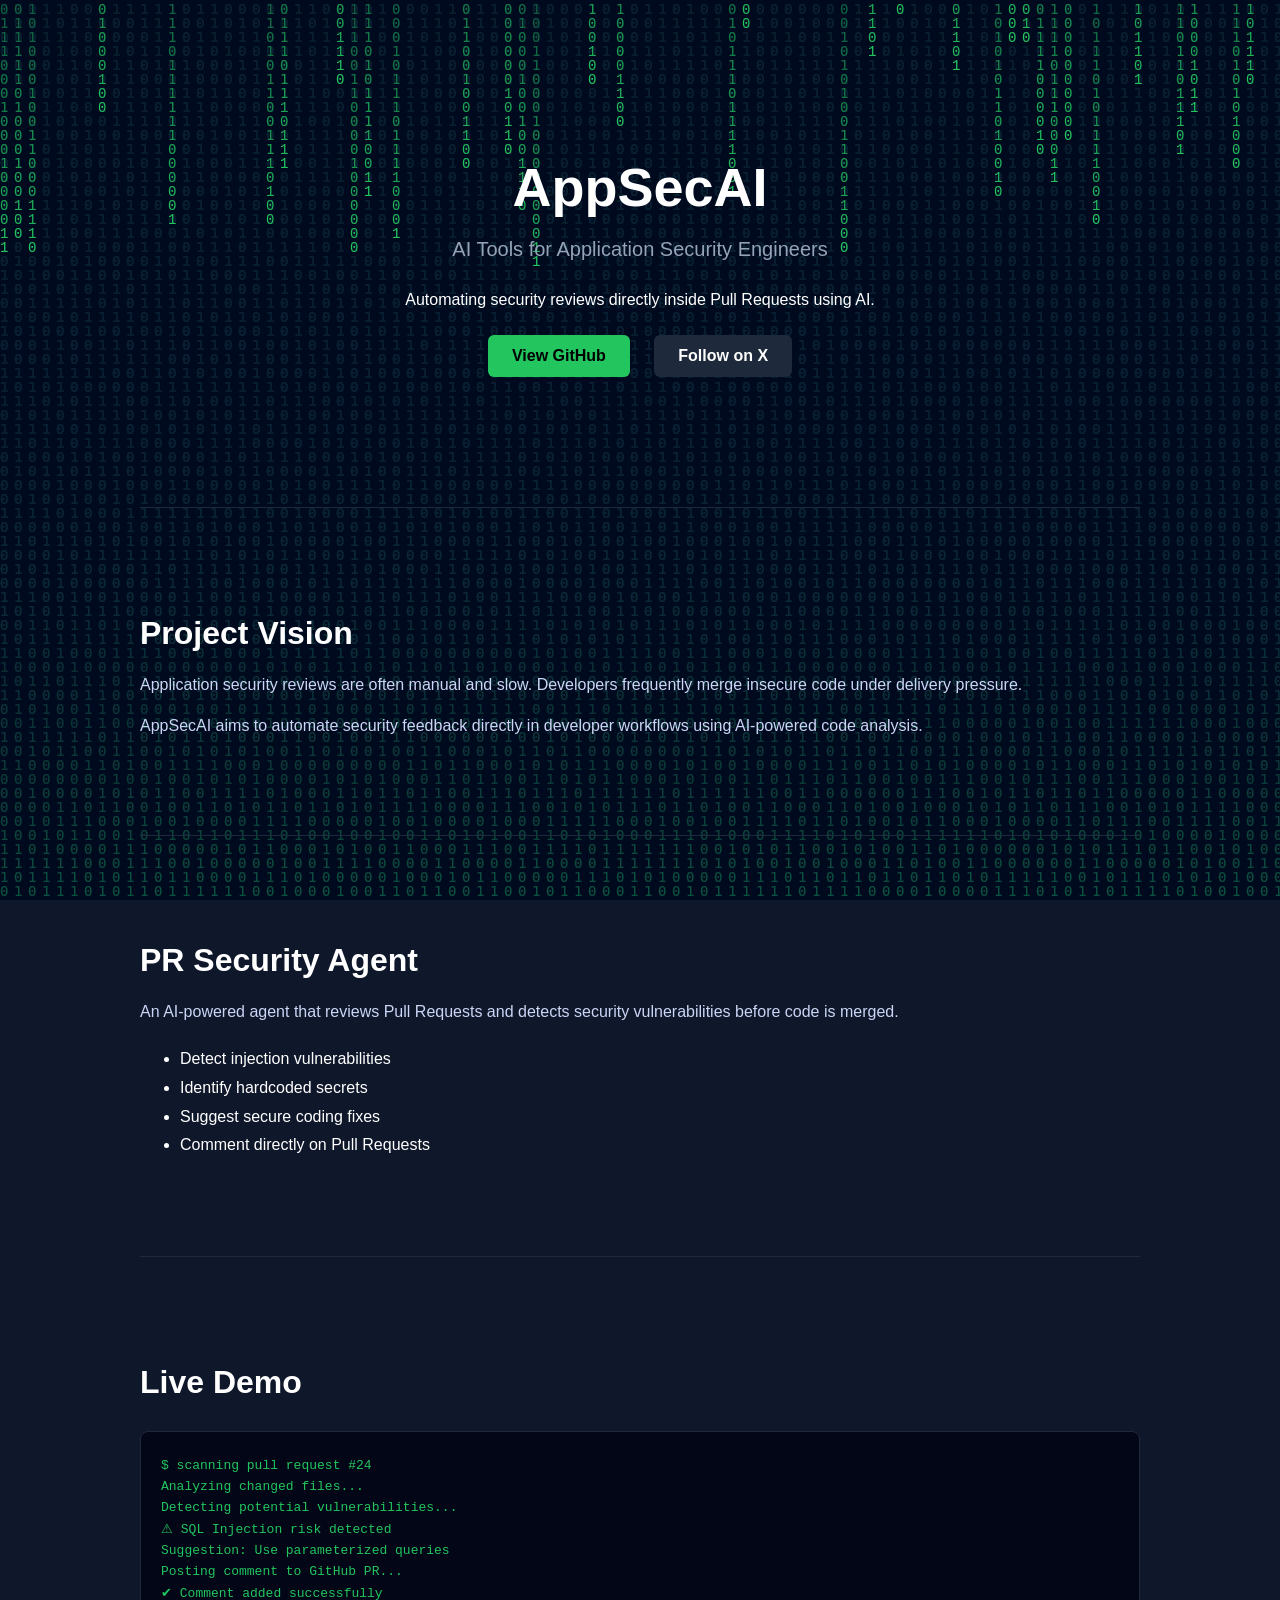
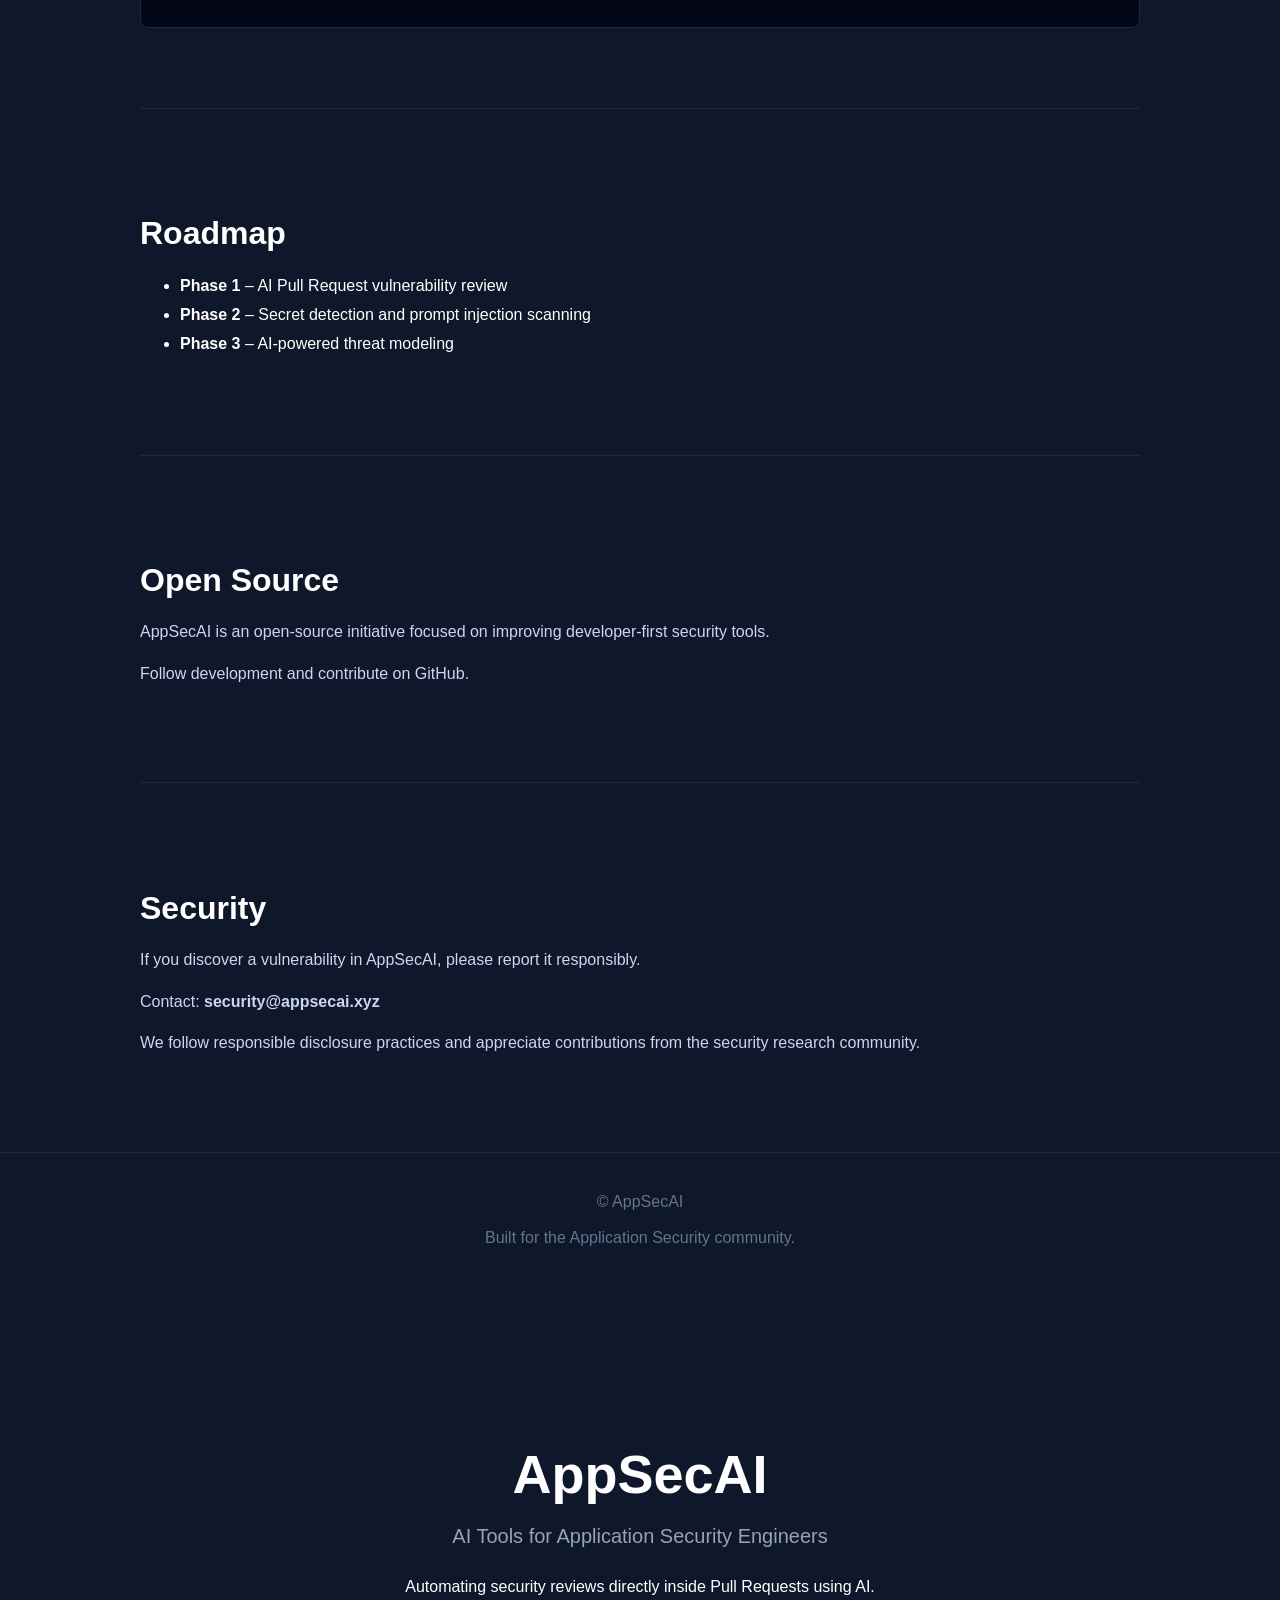
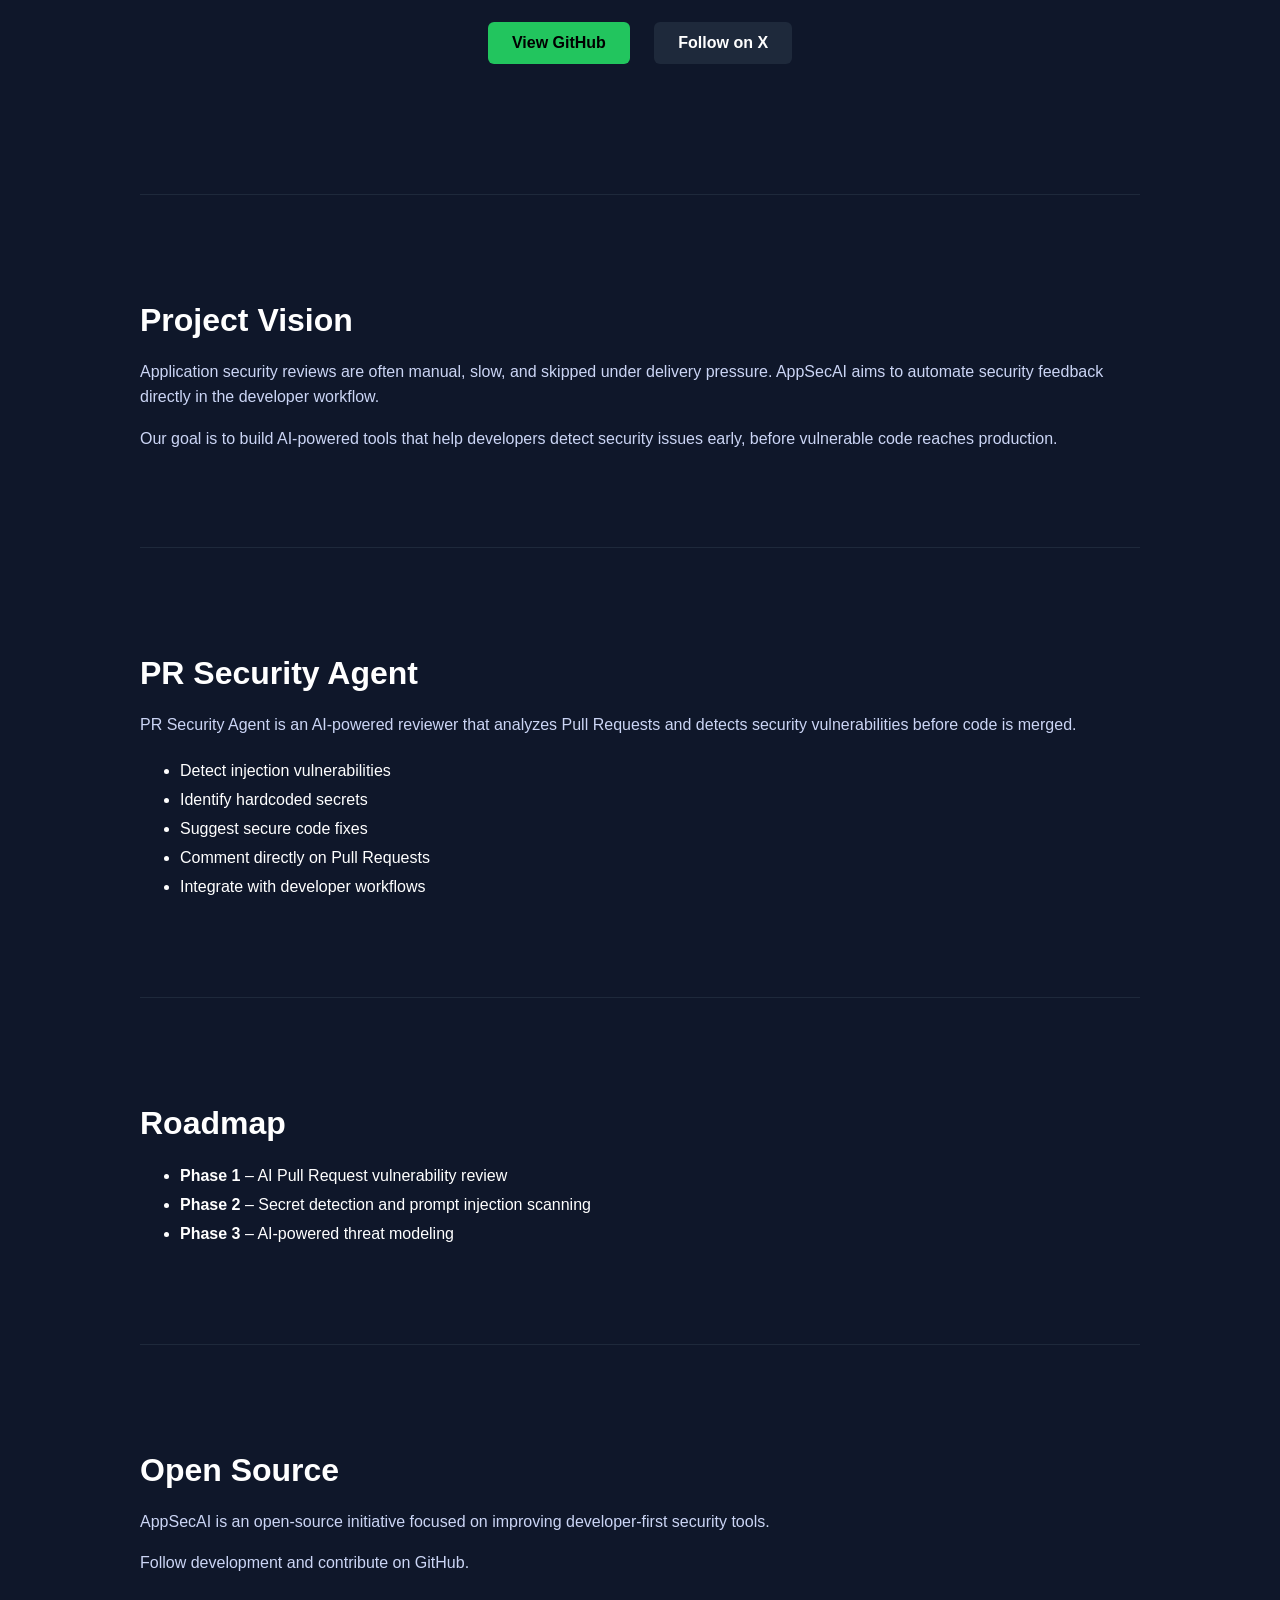
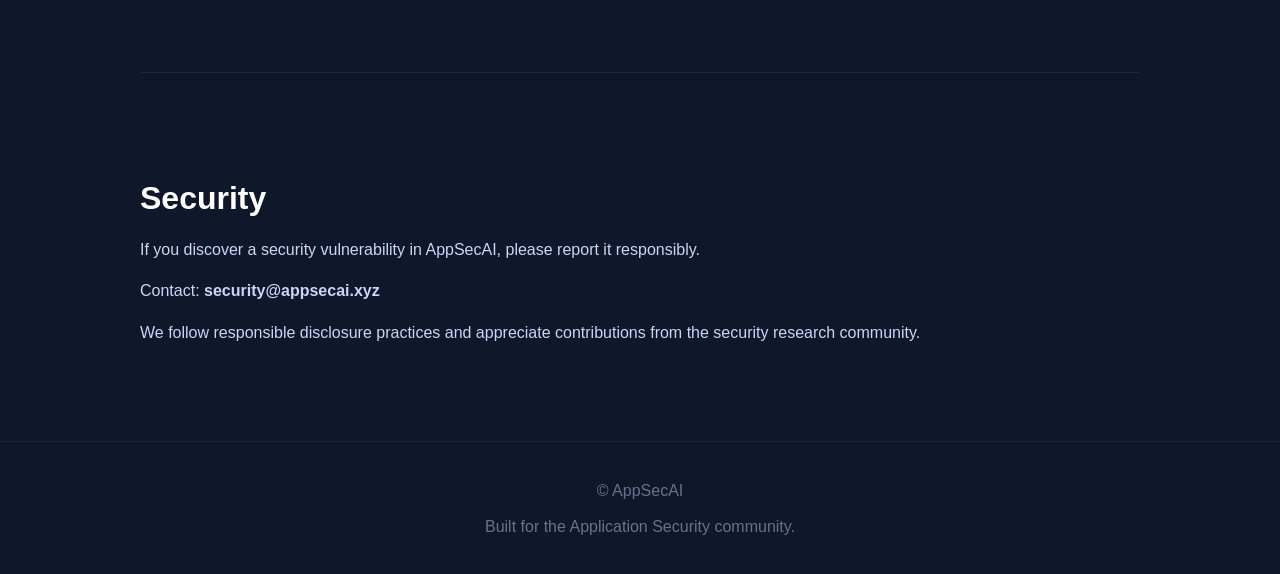
==== index.html @ d7599806 "Update index.html updated index.html" ====
<!DOCTYPE html>

<html lang="en">

<head>
<meta charset="UTF-8">
<title>AppSecAI</title>

<style>

body{
font-family: Arial, Helvetica, sans-serif;
margin:0;
background:#0f172a;
color:white;
overflow-x:hidden;
}

.container{
max-width:1000px;
margin:auto;
padding:0 20px;
}

.hero{
text-align:center;
padding:120px 20px;
}

.hero h1{
font-size:54px;
margin-bottom:10px;
}

.subtitle{
font-size:20px;
color:#94a3b8;
margin-bottom:30px;
}

.button{
display:inline-block;
margin:10px;
padding:12px 24px;
background:#22c55e;
color:black;
text-decoration:none;
border-radius:6px;
font-weight:bold;
}

.button.secondary{
background:#1e293b;
color:white;
}

.section{
padding:80px 0;
border-top:1px solid #1e293b;
}

.section h2{
font-size:32px;
margin-bottom:20px;
}

.section p{
color:#cbd5f5;
line-height:1.6;
}

ul{
margin-top:20px;
line-height:1.8;
}

.footer{
text-align:center;
padding:40px;
color:#64748b;
border-top:1px solid #1e293b;
}

#matrix{
position:fixed;
top:0;
left:0;
width:100%;
height:100%;
z-index:-1;
background:#0f172a;
}

.terminal{
background:#020617;
border:1px solid #1e293b;
border-radius:8px;
padding:20px;
font-family:monospace;
color:#22c55e;
margin-top:30px;
}

.terminal-line{
margin:6px 0;
}

</style>

</head>

<body>

<canvas id="matrix"></canvas>

<div class="hero container">

<h1>AppSecAI</h1>

<p class="subtitle">
AI Tools for Application Security Engineers
</p>

<p>
Automating security reviews directly inside Pull Requests using AI.
</p>

<a class="button" href="https://github.com/appsecai-labs/pr-security-agent" target="_blank">
View GitHub
</a>

<a class="button secondary" href="https://x.com/appsec_ai" target="_blank">
Follow on X
</a>

</div>

<div class="section container">

<h2>Project Vision</h2>

<p>
Application security reviews are often manual and slow. Developers frequently merge insecure code under delivery pressure.
</p>

<p>
AppSecAI aims to automate security feedback directly in developer workflows using AI-powered code analysis.
</p>

</div>

<div class="section container">

<h2>PR Security Agent</h2>

<p>
An AI-powered agent that reviews Pull Requests and detects security vulnerabilities before code is merged.
</p>

<ul>
<li>Detect injection vulnerabilities</li>
<li>Identify hardcoded secrets</li>
<li>Suggest secure coding fixes</li>
<li>Comment directly on Pull Requests</li>
</ul>

</div>

<div class="section container">

<h2>Live Demo</h2>

<div class="terminal">

<div class="terminal-line">$ scanning pull request #24</div>
<div class="terminal-line">Analyzing changed files...</div>
<div class="terminal-line">Detecting potential vulnerabilities...</div>
<div class="terminal-line">⚠ SQL Injection risk detected</div>
<div class="terminal-line">Suggestion: Use parameterized queries</div>
<div class="terminal-line">Posting comment to GitHub PR...</div>
<div class="terminal-line">✔ Comment added successfully</div>

</div>

</div>

<div class="section container">

<h2>Roadmap</h2>

<ul>
<li><strong>Phase 1</strong> – AI Pull Request vulnerability review</li>
<li><strong>Phase 2</strong> – Secret detection and prompt injection scanning</li>
<li><strong>Phase 3</strong> – AI-powered threat modeling</li>
</ul>

</div>

<div class="section container">

<h2>Open Source</h2>

<p>
AppSecAI is an open-source initiative focused on improving developer-first security tools.
</p>

<p>
Follow development and contribute on GitHub.
</p>

</div>

<div class="section container">

<h2>Security</h2>

<p>
If you discover a vulnerability in AppSecAI, please report it responsibly.
</p>

<p>
Contact: <strong>security@appsecai.xyz</strong>
</p>

<p>
We follow responsible disclosure practices and appreciate contributions from the security research community.
</p>

</div>

<div class="footer">

© AppSecAI

<br><br>

Built for the Application Security community.

</div>

<script>

const canvas = document.getElementById("matrix");
const ctx = canvas.getContext("2d");

canvas.height = window.innerHeight;
canvas.width = window.innerWidth;

const letters = "01";
const fontSize = 14;
const columns = canvas.width / fontSize;

const drops = [];

for(let x = 0; x < columns; x++)
drops[x] = 1;

function draw(){

ctx.fillStyle = "rgba(15,23,42,0.05)";
ctx.fillRect(0,0,canvas.width,canvas.height);

ctx.fillStyle = "#22c55e";
ctx.font = fontSize + "px monospace";

for(let i = 0; i < drops.length; i++){

const text = letters.charAt(Math.floor(Math.random()*letters.length));

ctx.fillText(text, i*fontSize, drops[i]*fontSize);

if(drops[i]*fontSize > canvas.height && Math.random() > 0.975)
drops[i] = 0;

drops[i]++;

}

}

setInterval(draw,33);

</script>

</body>

</html>
<!DOCTYPE html>
<html lang="en">

<head>
<meta charset="UTF-8">
<title>AppSecAI</title>

<style>

body{
font-family: Arial, Helvetica, sans-serif;
margin:0;
background:#0f172a;
color:white;
}

.container{
max-width:1000px;
margin:auto;
padding:0 20px;
}

.hero{
text-align:center;
padding:120px 20px;
}

.hero h1{
font-size:54px;
margin-bottom:10px;
}

.subtitle{
font-size:20px;
color:#94a3b8;
margin-bottom:30px;
}

.button{
display:inline-block;
margin:10px;
padding:12px 24px;
background:#22c55e;
color:black;
text-decoration:none;
border-radius:6px;
font-weight:bold;
}

.button.secondary{
background:#1e293b;
color:white;
}

.section{
padding:80px 0;
border-top:1px solid #1e293b;
}

.section h2{
font-size:32px;
margin-bottom:20px;
}

.section p{
color:#cbd5f5;
line-height:1.6;
}

ul{
margin-top:20px;
line-height:1.8;
}

.footer{
text-align:center;
padding:40px;
color:#64748b;
border-top:1px solid #1e293b;
}

</style>

</head>

<body>

<div class="hero container">

<h1>AppSecAI</h1>

<p class="subtitle">
AI Tools for Application Security Engineers
</p>

<p>
Automating security reviews directly inside Pull Requests using AI.
</p>

<a class="button" href="https://github.com/appsecai-labs/pr-security-agent">View GitHub</a>
<a class="button secondary" href="https://x.com/appsec_ai" target="_blank">
Follow on X
</a>

</div>


<div class="section container">

<h2>Project Vision</h2>

<p>
Application security reviews are often manual, slow, and skipped under delivery pressure.
AppSecAI aims to automate security feedback directly in the developer workflow.
</p>

<p>
Our goal is to build AI-powered tools that help developers detect security issues early,
before vulnerable code reaches production.
</p>

</div>


<div class="section container">

<h2>PR Security Agent</h2>

<p>
PR Security Agent is an AI-powered reviewer that analyzes Pull Requests and detects
security vulnerabilities before code is merged.
</p>

<ul>
<li>Detect injection vulnerabilities</li>
<li>Identify hardcoded secrets</li>
<li>Suggest secure code fixes</li>
<li>Comment directly on Pull Requests</li>
<li>Integrate with developer workflows</li>
</ul>

</div>


<div class="section container">

<h2>Roadmap</h2>

<ul>
<li><strong>Phase 1</strong> – AI Pull Request vulnerability review</li>
<li><strong>Phase 2</strong> – Secret detection and prompt injection scanning</li>
<li><strong>Phase 3</strong> – AI-powered threat modeling</li>
</ul>

</div>


<div class="section container">

<h2>Open Source</h2>

<p>
AppSecAI is an open-source initiative focused on improving developer-first security tools.
</p>

<p>
Follow development and contribute on GitHub.
</p>

</div>


<div class="section container">

<h2>Security</h2>

<p>
If you discover a security vulnerability in AppSecAI, please report it responsibly.
</p>

<p>
Contact: <strong>security@appsecai.xyz</strong>
</p>

<p>
We follow responsible disclosure practices and appreciate contributions
from the security research community.
</p>

</div>


<div class="footer">

© AppSecAI

<br><br>

Built for the Application Security community.

</div>

</body>

</html>
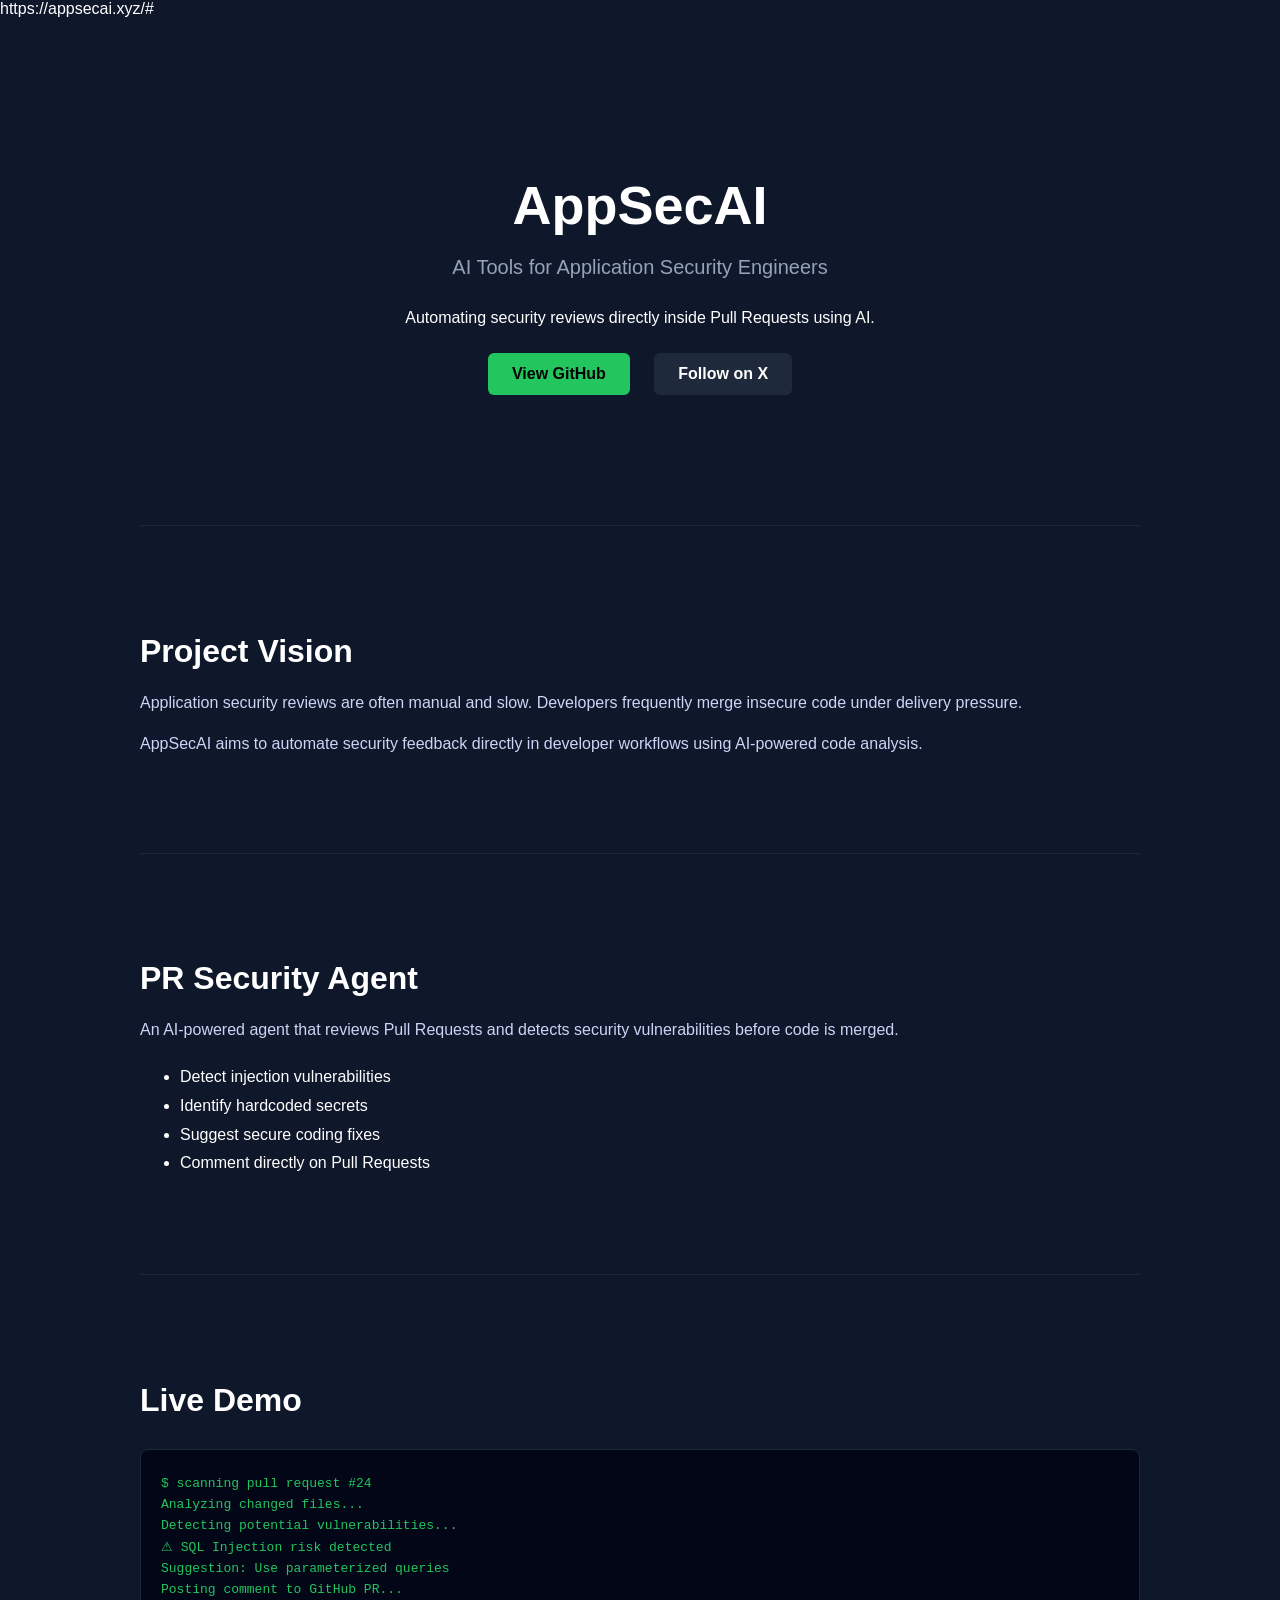
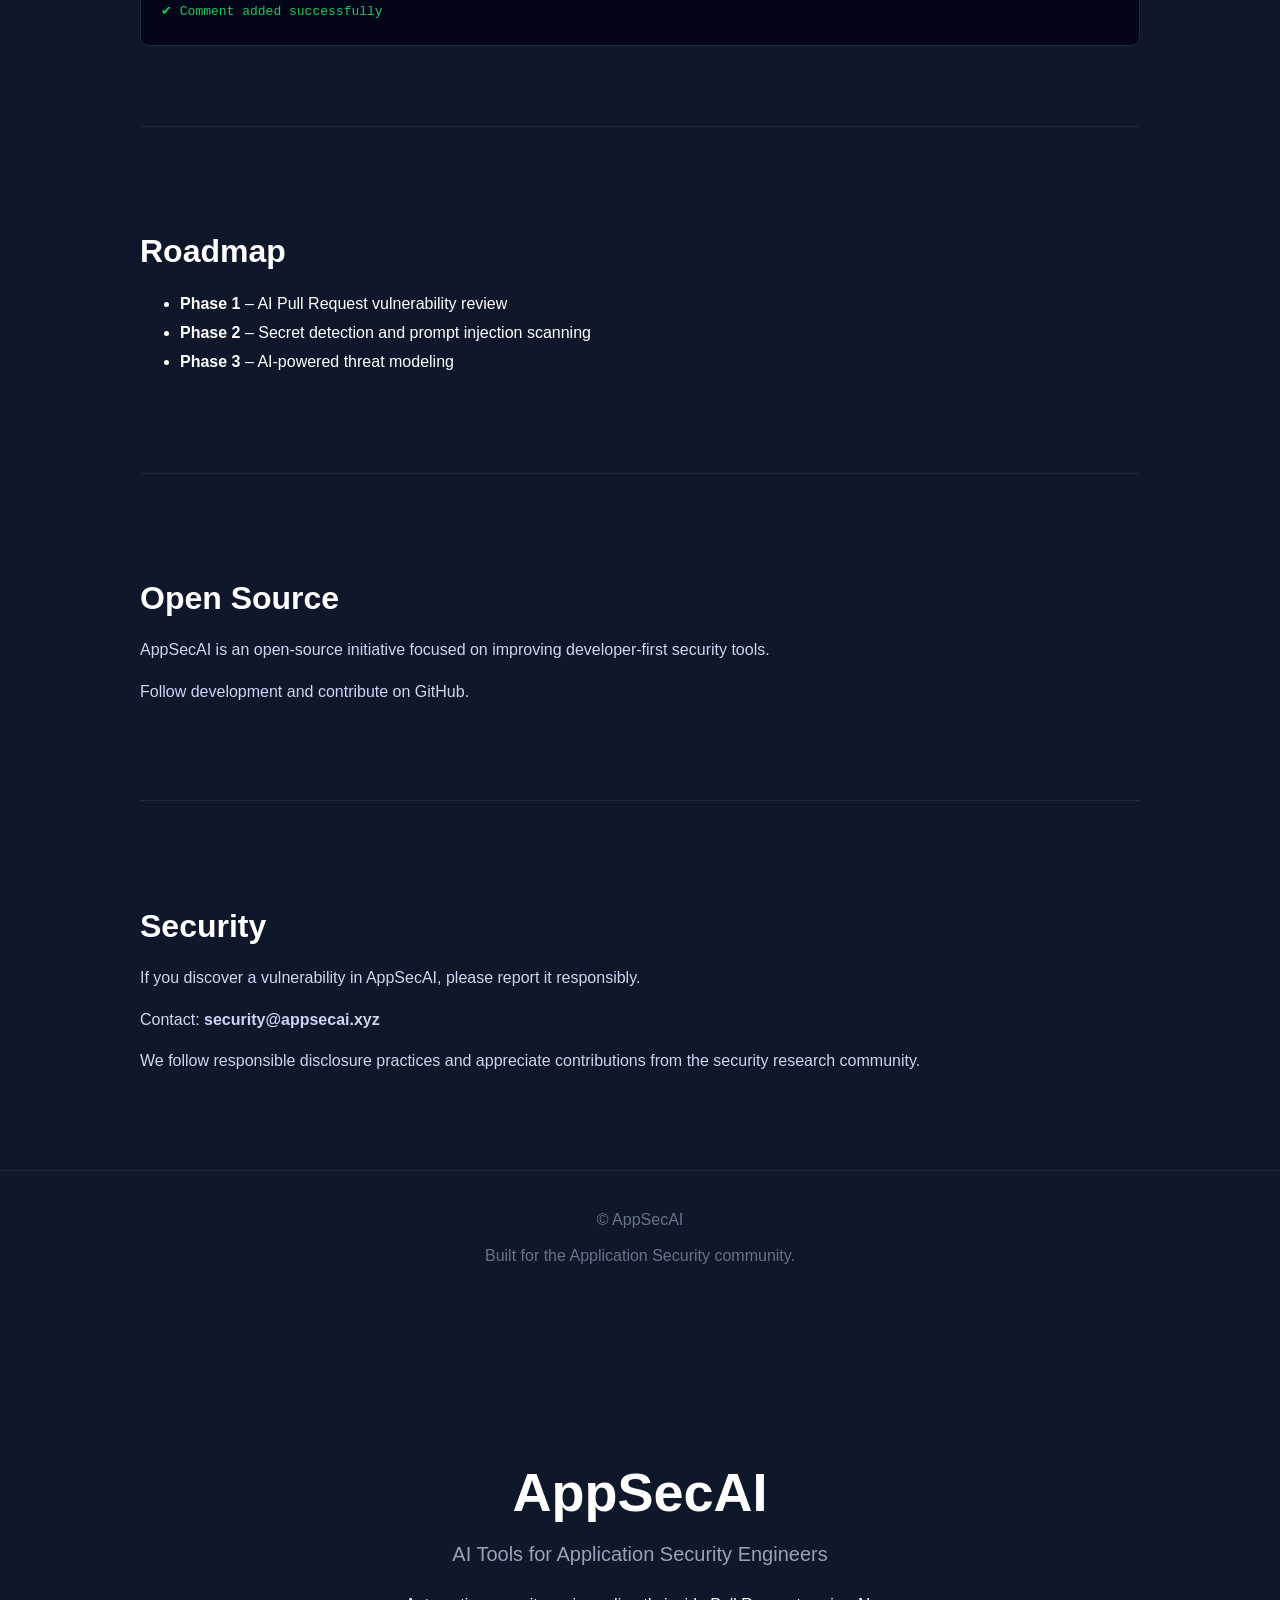
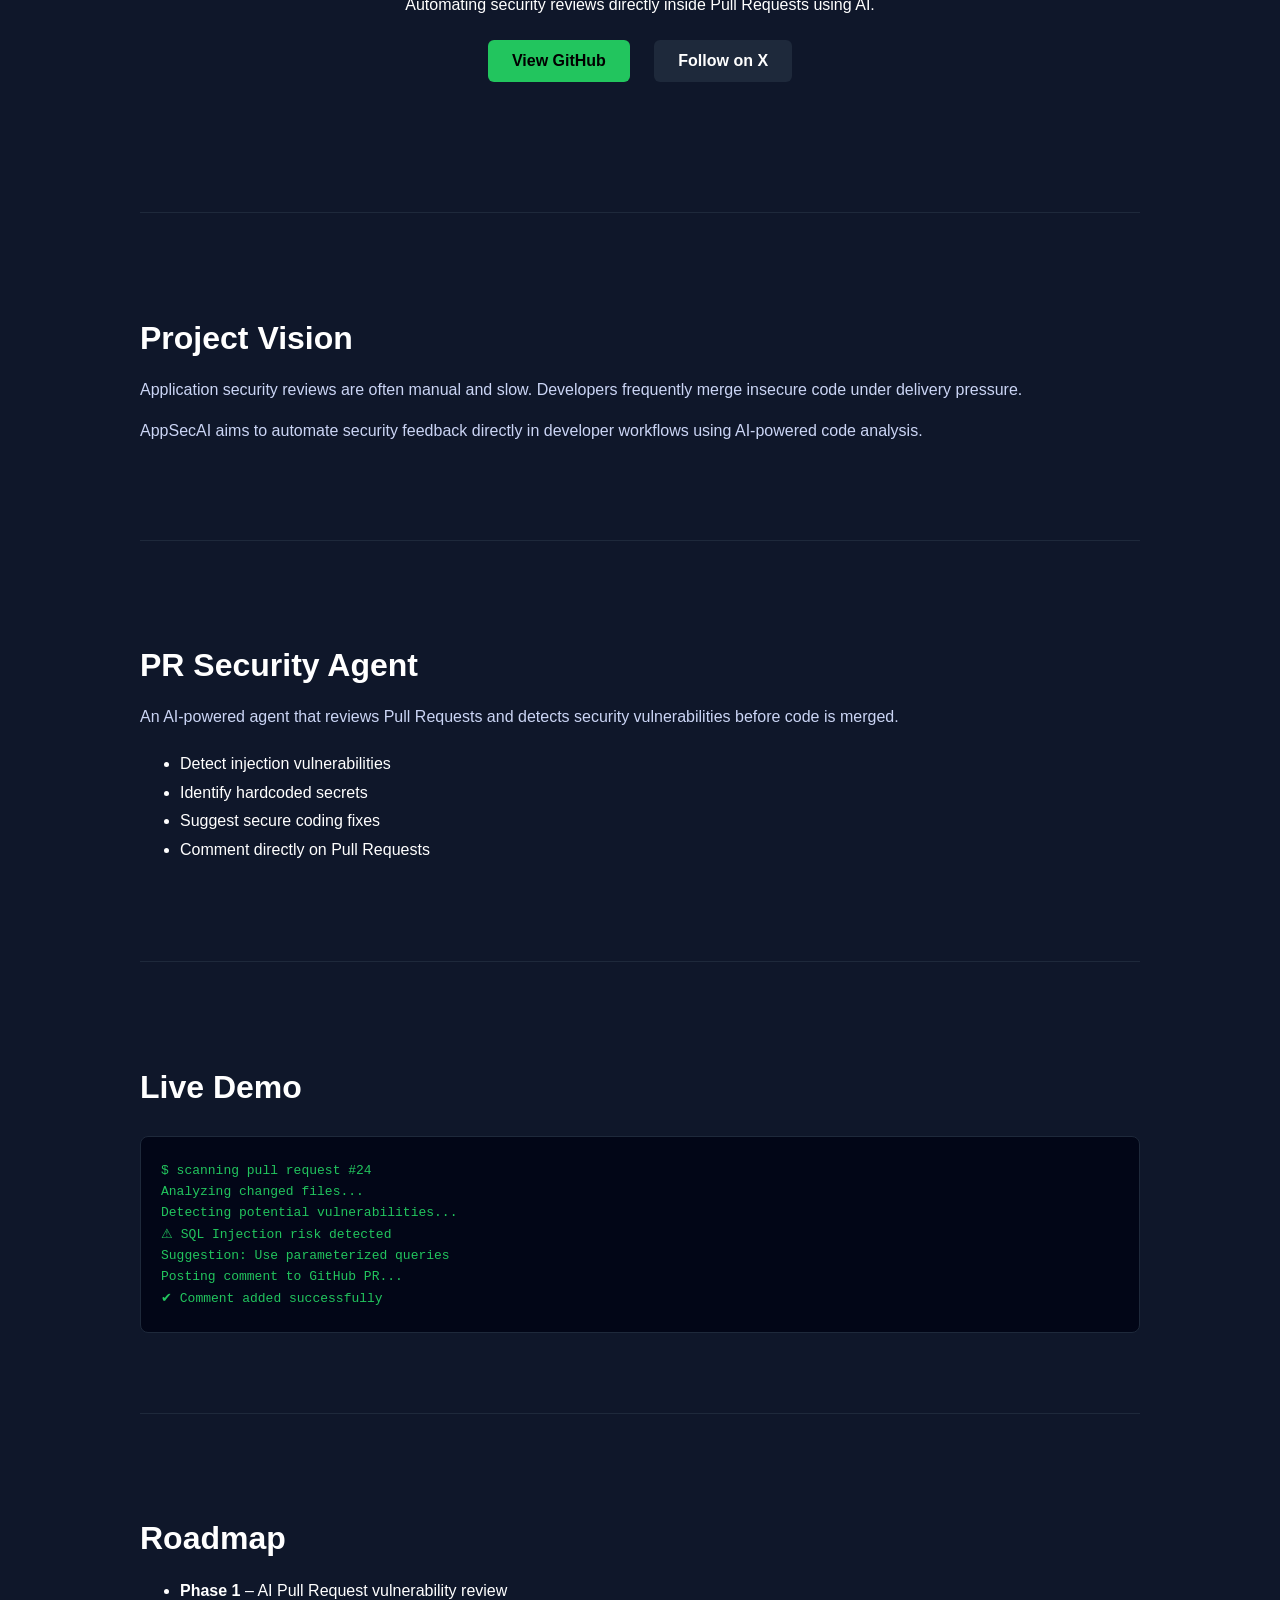
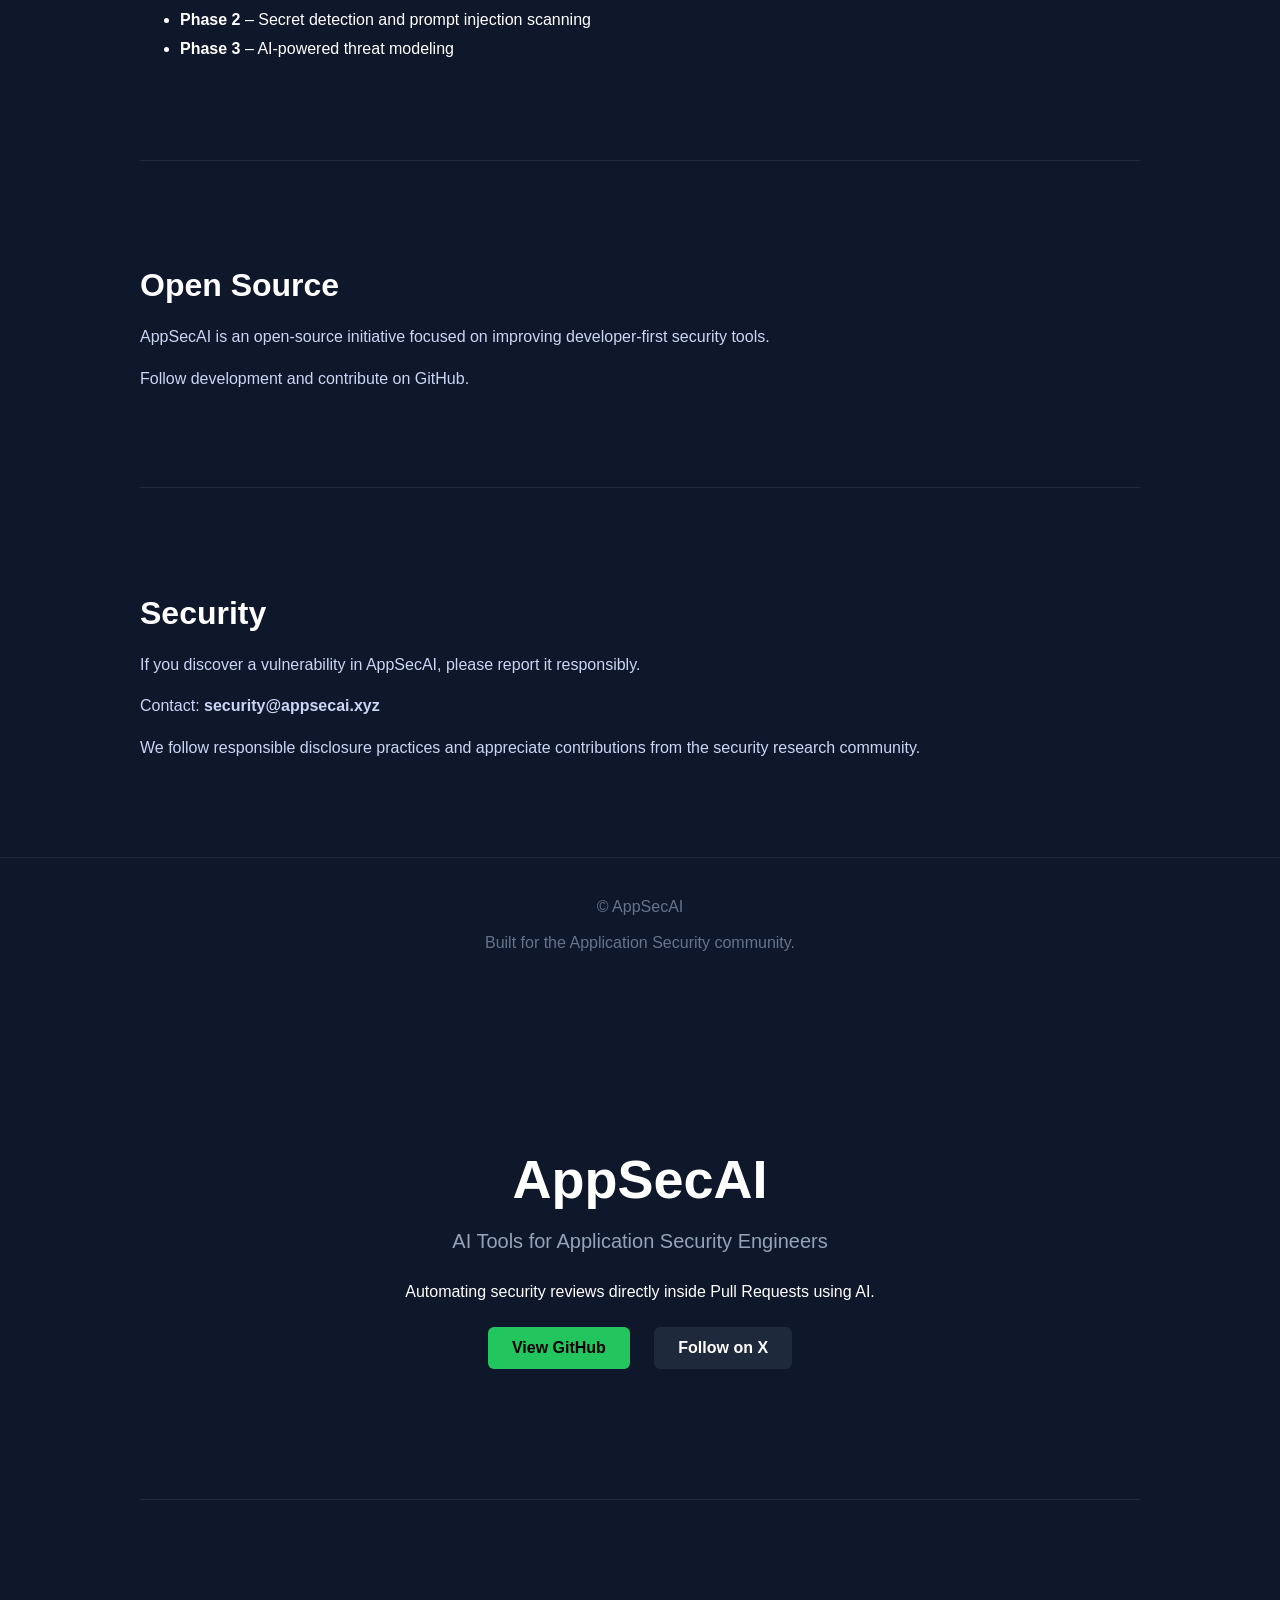
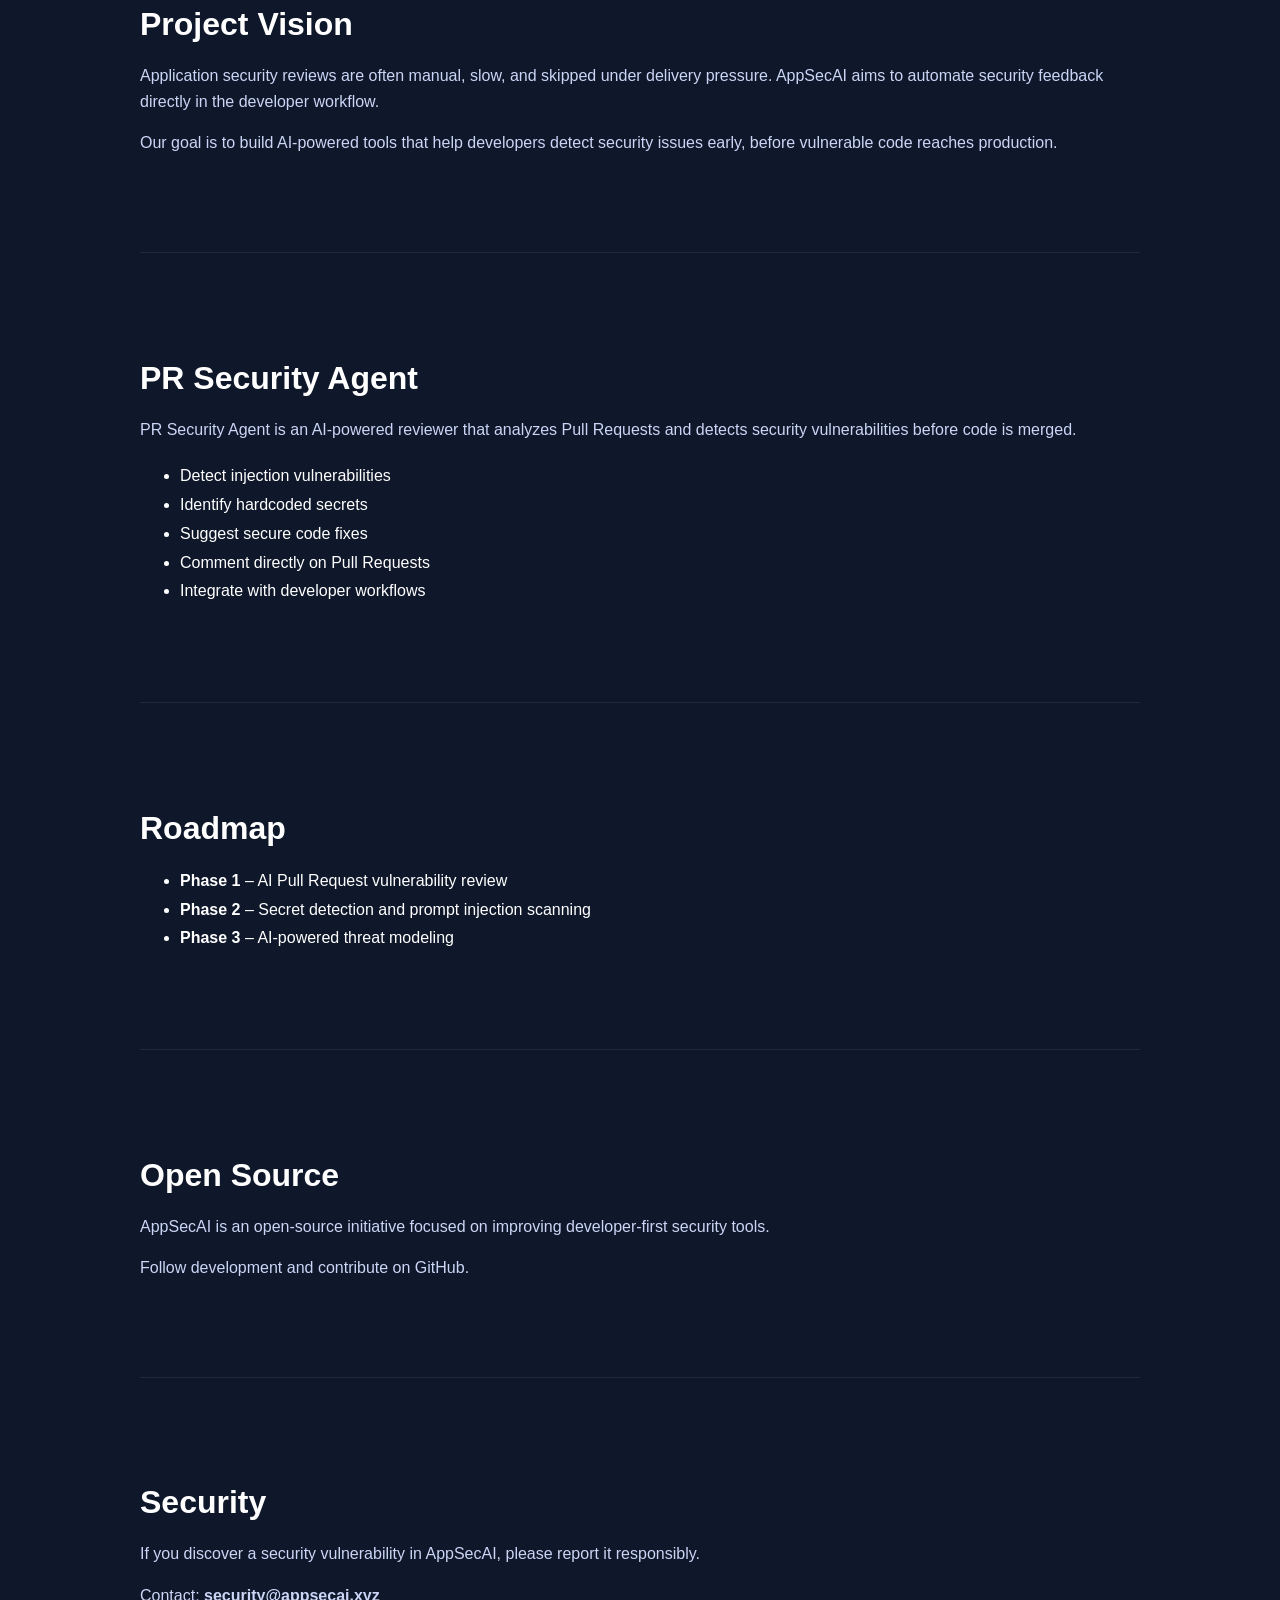
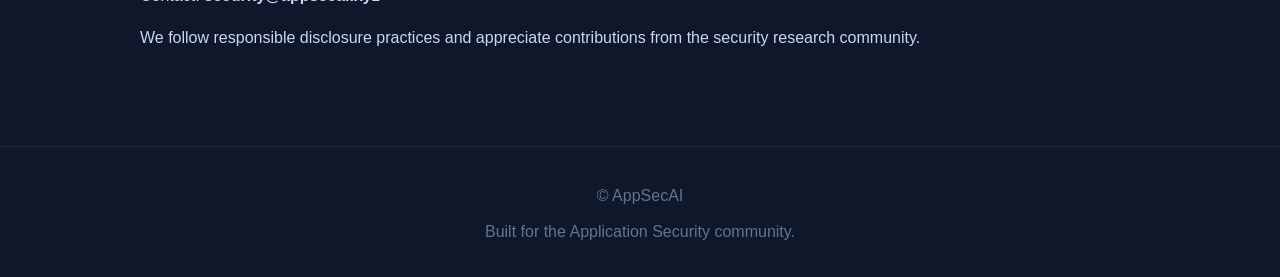
==== commit db712079: "Update index.html corrected the index.html" ====
--- a/index.html
+++ b/index.html
@@ -1,4 +1,4 @@
-<!DOCTYPE html>
+https://appsecai.xyz/#<!DOCTYPE html>
 
 <html lang="en">
 
@@ -286,6 +286,7 @@
 
 </html>
 <!DOCTYPE html>
+
 <html lang="en">
 
 <head>
@@ -299,6 +300,7 @@
 margin:0;
 background:#0f172a;
 color:white;
+overflow-x:hidden;
 }
 
 .container{
@@ -366,6 +368,291 @@
 border-top:1px solid #1e293b;
 }
 
+#matrix{
+position:fixed;
+top:0;
+left:0;
+width:100%;
+height:100%;
+z-index:-1;
+background:#0f172a;
+}
+
+.terminal{
+background:#020617;
+border:1px solid #1e293b;
+border-radius:8px;
+padding:20px;
+font-family:monospace;
+color:#22c55e;
+margin-top:30px;
+}
+
+.terminal-line{
+margin:6px 0;
+}
+
+</style>
+
+</head>
+
+<body>
+
+<canvas id="matrix"></canvas>
+
+<div class="hero container">
+
+<h1>AppSecAI</h1>
+
+<p class="subtitle">
+AI Tools for Application Security Engineers
+</p>
+
+<p>
+Automating security reviews directly inside Pull Requests using AI.
+</p>
+
+<a class="button" href="https://github.com/appsecai-labs/pr-security-agent" target="_blank">
+View GitHub
+</a>
+
+<a class="button secondary" href="https://x.com/appsec_ai" target="_blank">
+Follow on X
+</a>
+
+</div>
+
+<div class="section container">
+
+<h2>Project Vision</h2>
+
+<p>
+Application security reviews are often manual and slow. Developers frequently merge insecure code under delivery pressure.
+</p>
+
+<p>
+AppSecAI aims to automate security feedback directly in developer workflows using AI-powered code analysis.
+</p>
+
+</div>
+
+<div class="section container">
+
+<h2>PR Security Agent</h2>
+
+<p>
+An AI-powered agent that reviews Pull Requests and detects security vulnerabilities before code is merged.
+</p>
+
+<ul>
+<li>Detect injection vulnerabilities</li>
+<li>Identify hardcoded secrets</li>
+<li>Suggest secure coding fixes</li>
+<li>Comment directly on Pull Requests</li>
+</ul>
+
+</div>
+
+<div class="section container">
+
+<h2>Live Demo</h2>
+
+<div class="terminal">
+
+<div class="terminal-line">$ scanning pull request #24</div>
+<div class="terminal-line">Analyzing changed files...</div>
+<div class="terminal-line">Detecting potential vulnerabilities...</div>
+<div class="terminal-line">⚠ SQL Injection risk detected</div>
+<div class="terminal-line">Suggestion: Use parameterized queries</div>
+<div class="terminal-line">Posting comment to GitHub PR...</div>
+<div class="terminal-line">✔ Comment added successfully</div>
+
+</div>
+
+</div>
+
+<div class="section container">
+
+<h2>Roadmap</h2>
+
+<ul>
+<li><strong>Phase 1</strong> – AI Pull Request vulnerability review</li>
+<li><strong>Phase 2</strong> – Secret detection and prompt injection scanning</li>
+<li><strong>Phase 3</strong> – AI-powered threat modeling</li>
+</ul>
+
+</div>
+
+<div class="section container">
+
+<h2>Open Source</h2>
+
+<p>
+AppSecAI is an open-source initiative focused on improving developer-first security tools.
+</p>
+
+<p>
+Follow development and contribute on GitHub.
+</p>
+
+</div>
+
+<div class="section container">
+
+<h2>Security</h2>
+
+<p>
+If you discover a vulnerability in AppSecAI, please report it responsibly.
+</p>
+
+<p>
+Contact: <strong>security@appsecai.xyz</strong>
+</p>
+
+<p>
+We follow responsible disclosure practices and appreciate contributions from the security research community.
+</p>
+
+</div>
+
+<div class="footer">
+
+© AppSecAI
+
+<br><br>
+
+Built for the Application Security community.
+
+</div>
+
+<script>
+
+const canvas = document.getElementById("matrix");
+const ctx = canvas.getContext("2d");
+
+canvas.height = window.innerHeight;
+canvas.width = window.innerWidth;
+
+const letters = "01";
+const fontSize = 14;
+const columns = canvas.width / fontSize;
+
+const drops = [];
+
+for(let x = 0; x < columns; x++)
+drops[x] = 1;
+
+function draw(){
+
+ctx.fillStyle = "rgba(15,23,42,0.05)";
+ctx.fillRect(0,0,canvas.width,canvas.height);
+
+ctx.fillStyle = "#22c55e";
+ctx.font = fontSize + "px monospace";
+
+for(let i = 0; i < drops.length; i++){
+
+const text = letters.charAt(Math.floor(Math.random()*letters.length));
+
+ctx.fillText(text, i*fontSize, drops[i]*fontSize);
+
+if(drops[i]*fontSize > canvas.height && Math.random() > 0.975)
+drops[i] = 0;
+
+drops[i]++;
+
+}
+
+}
+
+setInterval(draw,33);
+
+</script>
+
+</body>
+
+</html>
+<!DOCTYPE html>
+<html lang="en">
+
+<head>
+<meta charset="UTF-8">
+<title>AppSecAI</title>
+
+<style>
+
+body{
+font-family: Arial, Helvetica, sans-serif;
+margin:0;
+background:#0f172a;
+color:white;
+}
+
+.container{
+max-width:1000px;
+margin:auto;
+padding:0 20px;
+}
+
+.hero{
+text-align:center;
+padding:120px 20px;
+}
+
+.hero h1{
+font-size:54px;
+margin-bottom:10px;
+}
+
+.subtitle{
+font-size:20px;
+color:#94a3b8;
+margin-bottom:30px;
+}
+
+.button{
+display:inline-block;
+margin:10px;
+padding:12px 24px;
+background:#22c55e;
+color:black;
+text-decoration:none;
+border-radius:6px;
+font-weight:bold;
+}
+
+.button.secondary{
+background:#1e293b;
+color:white;
+}
+
+.section{
+padding:80px 0;
+border-top:1px solid #1e293b;
+}
+
+.section h2{
+font-size:32px;
+margin-bottom:20px;
+}
+
+.section p{
+color:#cbd5f5;
+line-height:1.6;
+}
+
+ul{
+margin-top:20px;
+line-height:1.8;
+}
+
+.footer{
+text-align:center;
+padding:40px;
+color:#64748b;
+border-top:1px solid #1e293b;
+}
+
 </style>
 
 </head>
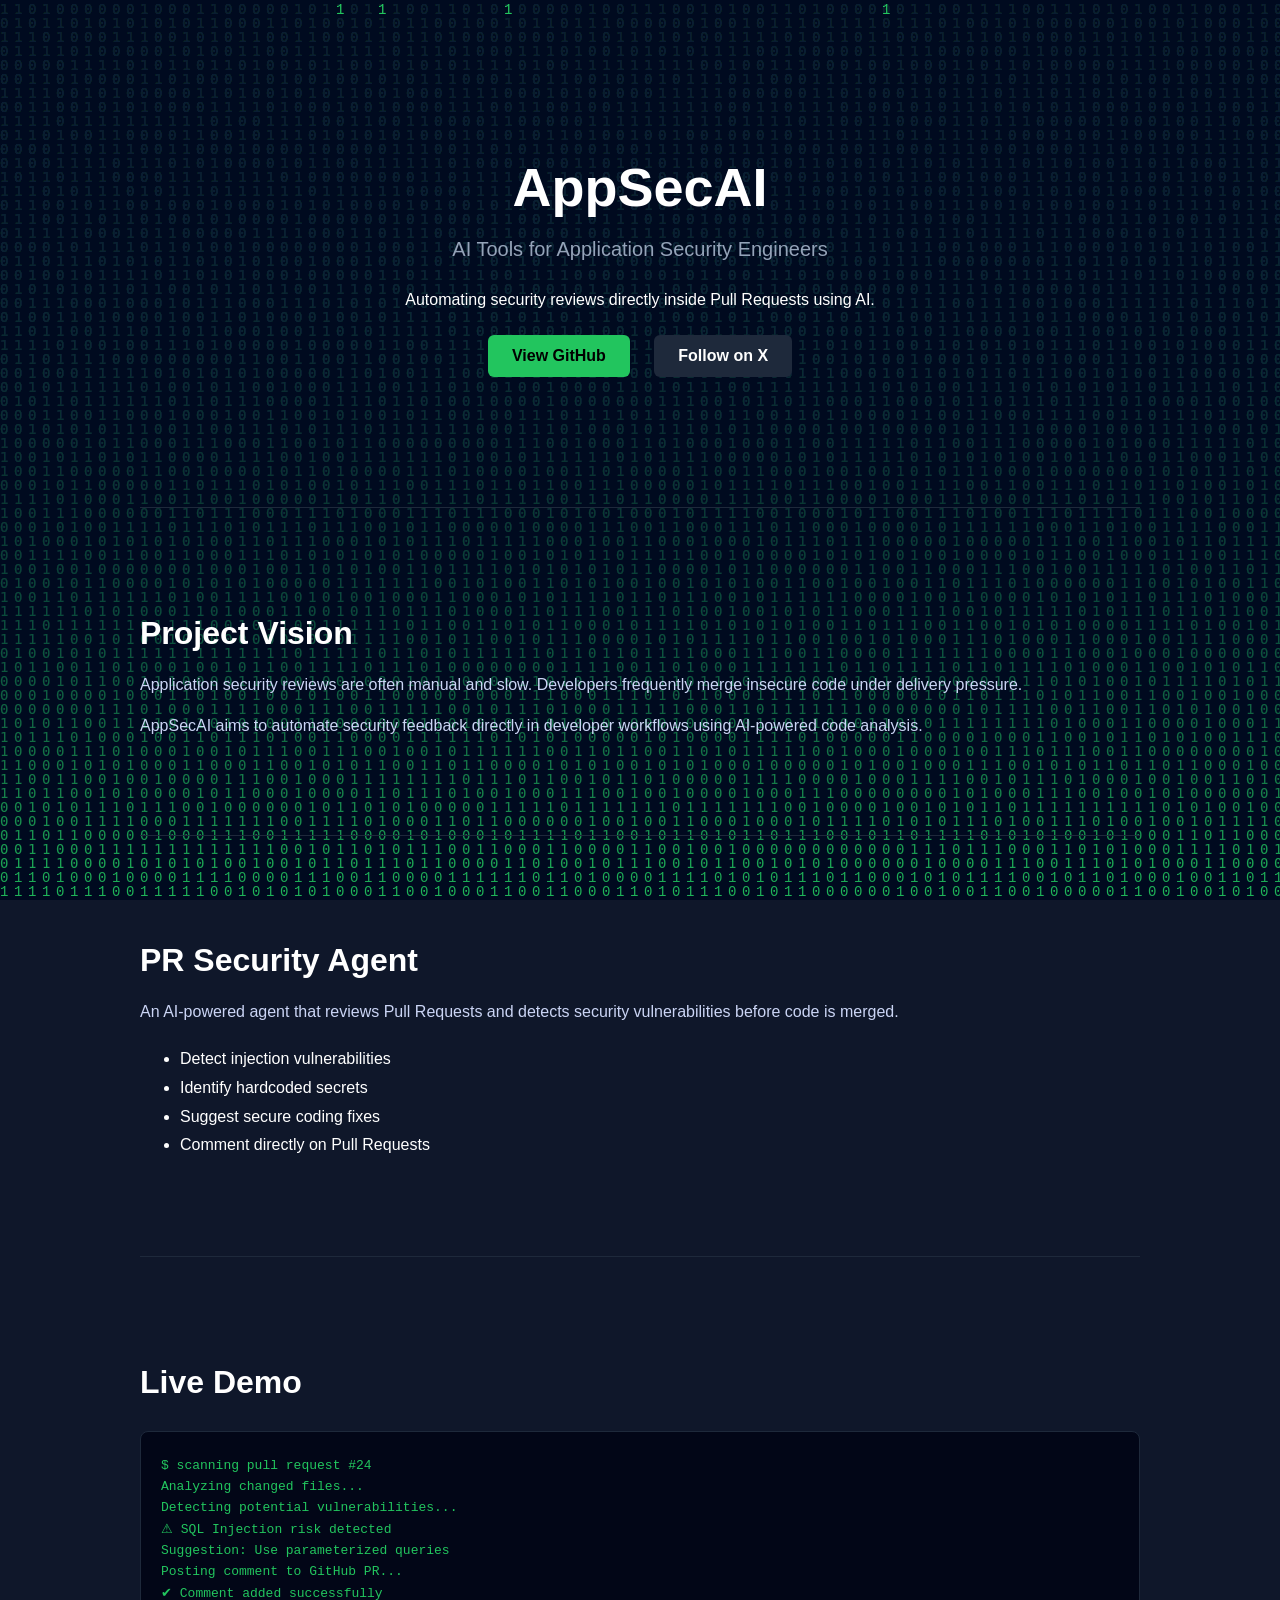
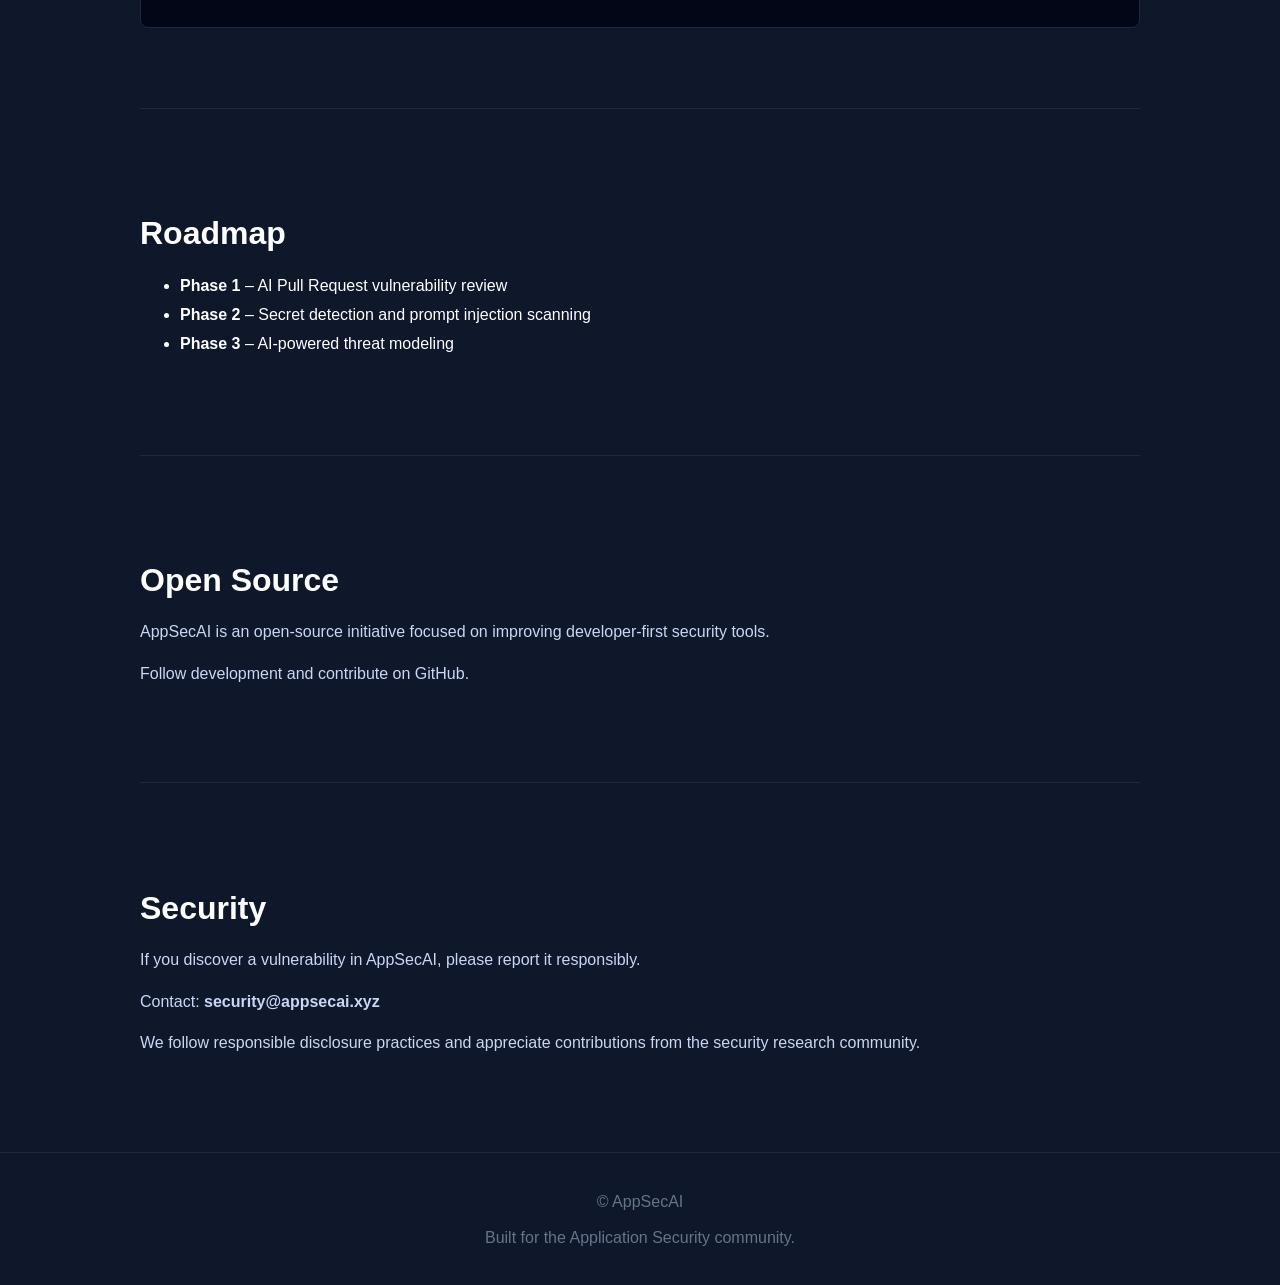
==== commit a2e36ff0: "Update index.html" ====
--- a/index.html
+++ b/index.html
@@ -1,4 +1,4 @@
-https://appsecai.xyz/#<!DOCTYPE html>
+<!DOCTYPE html>
 
 <html lang="en">
 
@@ -285,495 +285,3 @@
 </body>
 
 </html>
-<!DOCTYPE html>
-
-<html lang="en">
-
-<head>
-<meta charset="UTF-8">
-<title>AppSecAI</title>
-
-<style>
-
-body{
-font-family: Arial, Helvetica, sans-serif;
-margin:0;
-background:#0f172a;
-color:white;
-overflow-x:hidden;
-}
-
-.container{
-max-width:1000px;
-margin:auto;
-padding:0 20px;
-}
-
-.hero{
-text-align:center;
-padding:120px 20px;
-}
-
-.hero h1{
-font-size:54px;
-margin-bottom:10px;
-}
-
-.subtitle{
-font-size:20px;
-color:#94a3b8;
-margin-bottom:30px;
-}
-
-.button{
-display:inline-block;
-margin:10px;
-padding:12px 24px;
-background:#22c55e;
-color:black;
-text-decoration:none;
-border-radius:6px;
-font-weight:bold;
-}
-
-.button.secondary{
-background:#1e293b;
-color:white;
-}
-
-.section{
-padding:80px 0;
-border-top:1px solid #1e293b;
-}
-
-.section h2{
-font-size:32px;
-margin-bottom:20px;
-}
-
-.section p{
-color:#cbd5f5;
-line-height:1.6;
-}
-
-ul{
-margin-top:20px;
-line-height:1.8;
-}
-
-.footer{
-text-align:center;
-padding:40px;
-color:#64748b;
-border-top:1px solid #1e293b;
-}
-
-#matrix{
-position:fixed;
-top:0;
-left:0;
-width:100%;
-height:100%;
-z-index:-1;
-background:#0f172a;
-}
-
-.terminal{
-background:#020617;
-border:1px solid #1e293b;
-border-radius:8px;
-padding:20px;
-font-family:monospace;
-color:#22c55e;
-margin-top:30px;
-}
-
-.terminal-line{
-margin:6px 0;
-}
-
-</style>
-
-</head>
-
-<body>
-
-<canvas id="matrix"></canvas>
-
-<div class="hero container">
-
-<h1>AppSecAI</h1>
-
-<p class="subtitle">
-AI Tools for Application Security Engineers
-</p>
-
-<p>
-Automating security reviews directly inside Pull Requests using AI.
-</p>
-
-<a class="button" href="https://github.com/appsecai-labs/pr-security-agent" target="_blank">
-View GitHub
-</a>
-
-<a class="button secondary" href="https://x.com/appsec_ai" target="_blank">
-Follow on X
-</a>
-
-</div>
-
-<div class="section container">
-
-<h2>Project Vision</h2>
-
-<p>
-Application security reviews are often manual and slow. Developers frequently merge insecure code under delivery pressure.
-</p>
-
-<p>
-AppSecAI aims to automate security feedback directly in developer workflows using AI-powered code analysis.
-</p>
-
-</div>
-
-<div class="section container">
-
-<h2>PR Security Agent</h2>
-
-<p>
-An AI-powered agent that reviews Pull Requests and detects security vulnerabilities before code is merged.
-</p>
-
-<ul>
-<li>Detect injection vulnerabilities</li>
-<li>Identify hardcoded secrets</li>
-<li>Suggest secure coding fixes</li>
-<li>Comment directly on Pull Requests</li>
-</ul>
-
-</div>
-
-<div class="section container">
-
-<h2>Live Demo</h2>
-
-<div class="terminal">
-
-<div class="terminal-line">$ scanning pull request #24</div>
-<div class="terminal-line">Analyzing changed files...</div>
-<div class="terminal-line">Detecting potential vulnerabilities...</div>
-<div class="terminal-line">⚠ SQL Injection risk detected</div>
-<div class="terminal-line">Suggestion: Use parameterized queries</div>
-<div class="terminal-line">Posting comment to GitHub PR...</div>
-<div class="terminal-line">✔ Comment added successfully</div>
-
-</div>
-
-</div>
-
-<div class="section container">
-
-<h2>Roadmap</h2>
-
-<ul>
-<li><strong>Phase 1</strong> – AI Pull Request vulnerability review</li>
-<li><strong>Phase 2</strong> – Secret detection and prompt injection scanning</li>
-<li><strong>Phase 3</strong> – AI-powered threat modeling</li>
-</ul>
-
-</div>
-
-<div class="section container">
-
-<h2>Open Source</h2>
-
-<p>
-AppSecAI is an open-source initiative focused on improving developer-first security tools.
-</p>
-
-<p>
-Follow development and contribute on GitHub.
-</p>
-
-</div>
-
-<div class="section container">
-
-<h2>Security</h2>
-
-<p>
-If you discover a vulnerability in AppSecAI, please report it responsibly.
-</p>
-
-<p>
-Contact: <strong>security@appsecai.xyz</strong>
-</p>
-
-<p>
-We follow responsible disclosure practices and appreciate contributions from the security research community.
-</p>
-
-</div>
-
-<div class="footer">
-
-© AppSecAI
-
-<br><br>
-
-Built for the Application Security community.
-
-</div>
-
-<script>
-
-const canvas = document.getElementById("matrix");
-const ctx = canvas.getContext("2d");
-
-canvas.height = window.innerHeight;
-canvas.width = window.innerWidth;
-
-const letters = "01";
-const fontSize = 14;
-const columns = canvas.width / fontSize;
-
-const drops = [];
-
-for(let x = 0; x < columns; x++)
-drops[x] = 1;
-
-function draw(){
-
-ctx.fillStyle = "rgba(15,23,42,0.05)";
-ctx.fillRect(0,0,canvas.width,canvas.height);
-
-ctx.fillStyle = "#22c55e";
-ctx.font = fontSize + "px monospace";
-
-for(let i = 0; i < drops.length; i++){
-
-const text = letters.charAt(Math.floor(Math.random()*letters.length));
-
-ctx.fillText(text, i*fontSize, drops[i]*fontSize);
-
-if(drops[i]*fontSize > canvas.height && Math.random() > 0.975)
-drops[i] = 0;
-
-drops[i]++;
-
-}
-
-}
-
-setInterval(draw,33);
-
-</script>
-
-</body>
-
-</html>
-<!DOCTYPE html>
-<html lang="en">
-
-<head>
-<meta charset="UTF-8">
-<title>AppSecAI</title>
-
-<style>
-
-body{
-font-family: Arial, Helvetica, sans-serif;
-margin:0;
-background:#0f172a;
-color:white;
-}
-
-.container{
-max-width:1000px;
-margin:auto;
-padding:0 20px;
-}
-
-.hero{
-text-align:center;
-padding:120px 20px;
-}
-
-.hero h1{
-font-size:54px;
-margin-bottom:10px;
-}
-
-.subtitle{
-font-size:20px;
-color:#94a3b8;
-margin-bottom:30px;
-}
-
-.button{
-display:inline-block;
-margin:10px;
-padding:12px 24px;
-background:#22c55e;
-color:black;
-text-decoration:none;
-border-radius:6px;
-font-weight:bold;
-}
-
-.button.secondary{
-background:#1e293b;
-color:white;
-}
-
-.section{
-padding:80px 0;
-border-top:1px solid #1e293b;
-}
-
-.section h2{
-font-size:32px;
-margin-bottom:20px;
-}
-
-.section p{
-color:#cbd5f5;
-line-height:1.6;
-}
-
-ul{
-margin-top:20px;
-line-height:1.8;
-}
-
-.footer{
-text-align:center;
-padding:40px;
-color:#64748b;
-border-top:1px solid #1e293b;
-}
-
-</style>
-
-</head>
-
-<body>
-
-<div class="hero container">
-
-<h1>AppSecAI</h1>
-
-<p class="subtitle">
-AI Tools for Application Security Engineers
-</p>
-
-<p>
-Automating security reviews directly inside Pull Requests using AI.
-</p>
-
-<a class="button" href="https://github.com/appsecai-labs/pr-security-agent">View GitHub</a>
-<a class="button secondary" href="https://x.com/appsec_ai" target="_blank">
-Follow on X
-</a>
-
-</div>
-
-
-<div class="section container">
-
-<h2>Project Vision</h2>
-
-<p>
-Application security reviews are often manual, slow, and skipped under delivery pressure.
-AppSecAI aims to automate security feedback directly in the developer workflow.
-</p>
-
-<p>
-Our goal is to build AI-powered tools that help developers detect security issues early,
-before vulnerable code reaches production.
-</p>
-
-</div>
-
-
-<div class="section container">
-
-<h2>PR Security Agent</h2>
-
-<p>
-PR Security Agent is an AI-powered reviewer that analyzes Pull Requests and detects
-security vulnerabilities before code is merged.
-</p>
-
-<ul>
-<li>Detect injection vulnerabilities</li>
-<li>Identify hardcoded secrets</li>
-<li>Suggest secure code fixes</li>
-<li>Comment directly on Pull Requests</li>
-<li>Integrate with developer workflows</li>
-</ul>
-
-</div>
-
-
-<div class="section container">
-
-<h2>Roadmap</h2>
-
-<ul>
-<li><strong>Phase 1</strong> – AI Pull Request vulnerability review</li>
-<li><strong>Phase 2</strong> – Secret detection and prompt injection scanning</li>
-<li><strong>Phase 3</strong> – AI-powered threat modeling</li>
-</ul>
-
-</div>
-
-
-<div class="section container">
-
-<h2>Open Source</h2>
-
-<p>
-AppSecAI is an open-source initiative focused on improving developer-first security tools.
-</p>
-
-<p>
-Follow development and contribute on GitHub.
-</p>
-
-</div>
-
-
-<div class="section container">
-
-<h2>Security</h2>
-
-<p>
-If you discover a security vulnerability in AppSecAI, please report it responsibly.
-</p>
-
-<p>
-Contact: <strong>security@appsecai.xyz</strong>
-</p>
-
-<p>
-We follow responsible disclosure practices and appreciate contributions
-from the security research community.
-</p>
-
-</div>
-
-
-<div class="footer">
-
-© AppSecAI
-
-<br><br>
-
-Built for the Application Security community.
-
-</div>
-
-</body>
-
-</html>
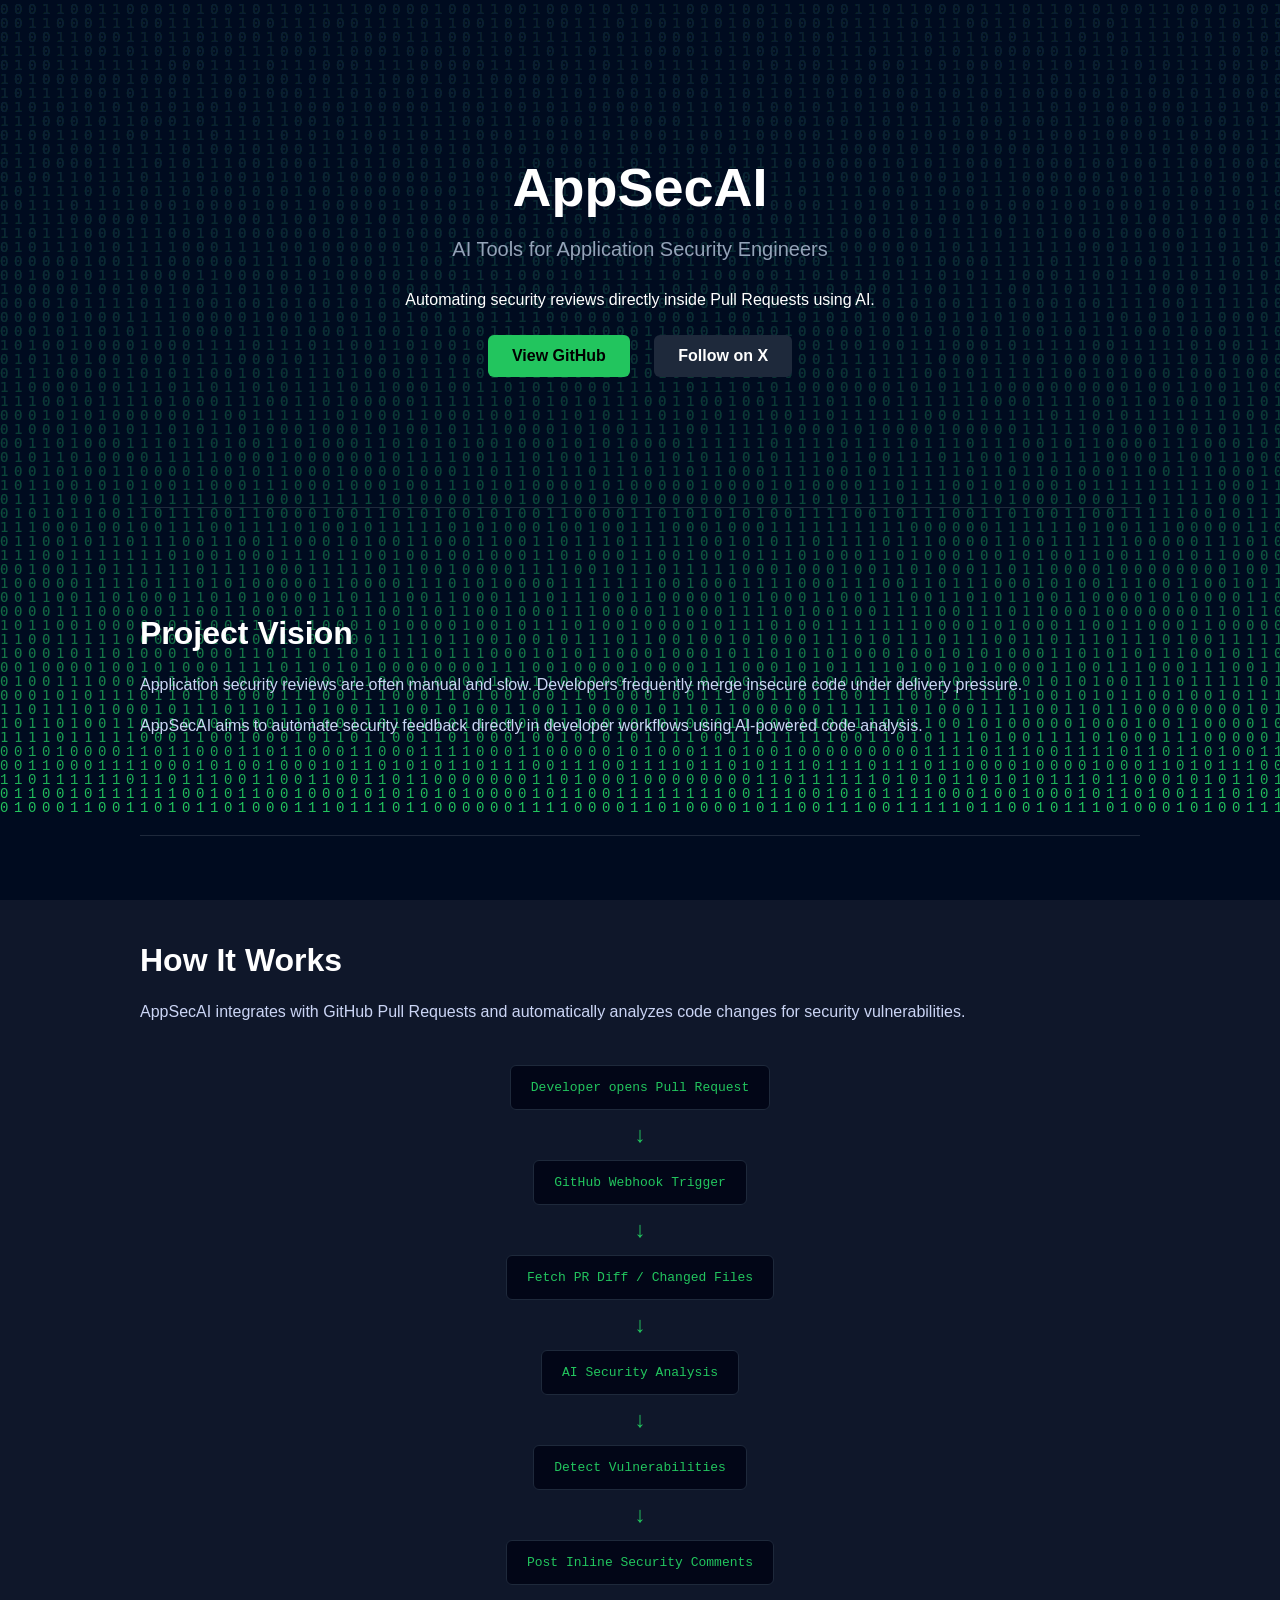
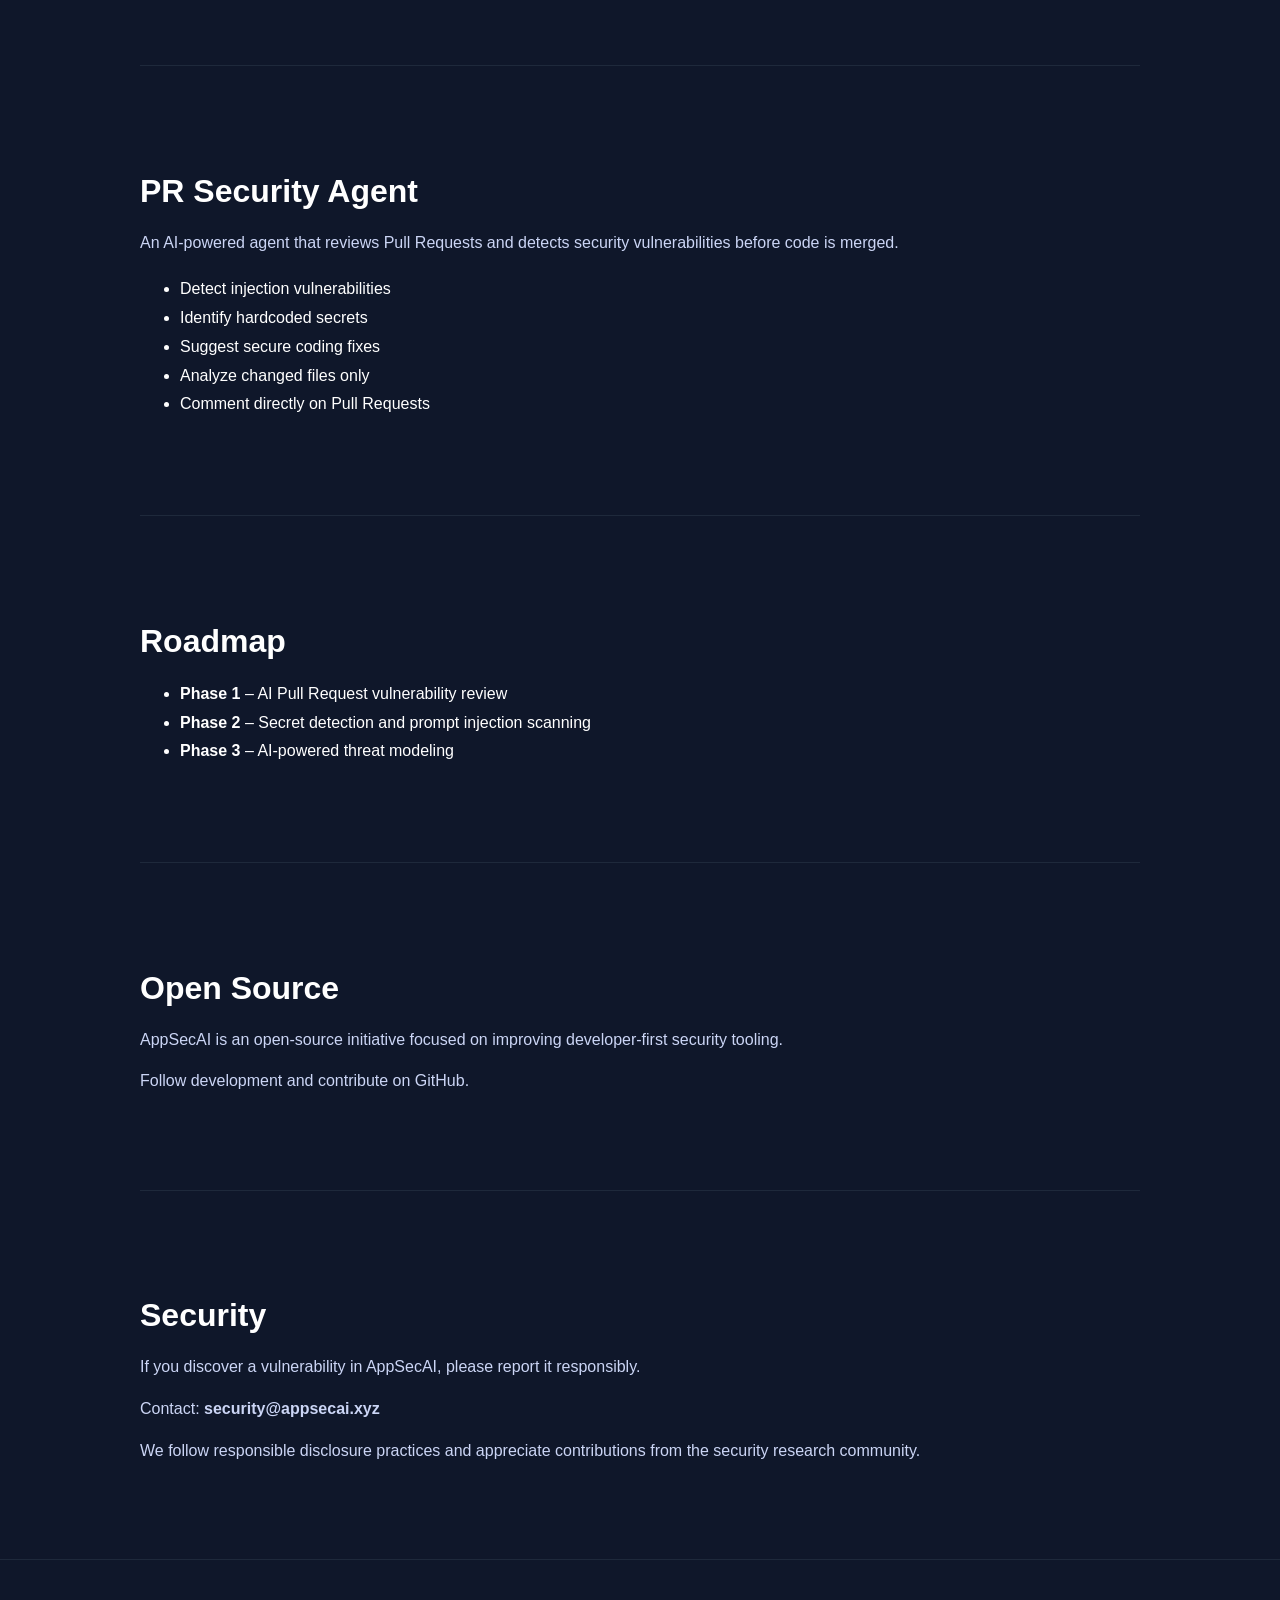
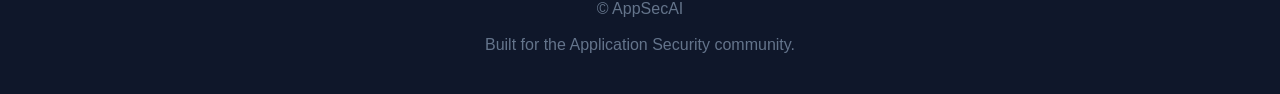
==== commit 998d2f52: "Update index.html" ====
--- a/index.html
+++ b/index.html
@@ -1,7 +1,6 @@
 <!DOCTYPE html>
 
 <html lang="en">
-
 <head>
 <meta charset="UTF-8">
 <title>AppSecAI</title>
@@ -91,18 +90,26 @@
 background:#0f172a;
 }
 
-.terminal{
+.architecture{
+display:flex;
+flex-direction:column;
+align-items:center;
+gap:12px;
+margin-top:40px;
+}
+
+.box{
 background:#020617;
 border:1px solid #1e293b;
-border-radius:8px;
-padding:20px;
+padding:14px 20px;
+border-radius:6px;
 font-family:monospace;
 color:#22c55e;
-margin-top:30px;
-}
-
-.terminal-line{
-margin:6px 0;
+}
+
+.arrow{
+font-size:22px;
+color:#22c55e;
 }
 
 </style>
@@ -146,6 +153,37 @@
 <p>
 AppSecAI aims to automate security feedback directly in developer workflows using AI-powered code analysis.
 </p>
+
+</div>
+
+<div class="section container">
+
+<h2>How It Works</h2>
+
+<p>
+AppSecAI integrates with GitHub Pull Requests and automatically analyzes code changes for security vulnerabilities.
+</p>
+
+<div class="architecture">
+
+<div class="box">Developer opens Pull Request</div>
+<div class="arrow">↓</div>
+
+<div class="box">GitHub Webhook Trigger</div>
+<div class="arrow">↓</div>
+
+<div class="box">Fetch PR Diff / Changed Files</div>
+<div class="arrow">↓</div>
+
+<div class="box">AI Security Analysis</div>
+<div class="arrow">↓</div>
+
+<div class="box">Detect Vulnerabilities</div>
+<div class="arrow">↓</div>
+
+<div class="box">Post Inline Security Comments</div>
+
+</div>
 
 </div>
 
@@ -161,26 +199,9 @@
 <li>Detect injection vulnerabilities</li>
 <li>Identify hardcoded secrets</li>
 <li>Suggest secure coding fixes</li>
+<li>Analyze changed files only</li>
 <li>Comment directly on Pull Requests</li>
 </ul>
-
-</div>
-
-<div class="section container">
-
-<h2>Live Demo</h2>
-
-<div class="terminal">
-
-<div class="terminal-line">$ scanning pull request #24</div>
-<div class="terminal-line">Analyzing changed files...</div>
-<div class="terminal-line">Detecting potential vulnerabilities...</div>
-<div class="terminal-line">⚠ SQL Injection risk detected</div>
-<div class="terminal-line">Suggestion: Use parameterized queries</div>
-<div class="terminal-line">Posting comment to GitHub PR...</div>
-<div class="terminal-line">✔ Comment added successfully</div>
-
-</div>
 
 </div>
 
@@ -201,7 +222,7 @@
 <h2>Open Source</h2>
 
 <p>
-AppSecAI is an open-source initiative focused on improving developer-first security tools.
+AppSecAI is an open-source initiative focused on improving developer-first security tooling.
 </p>
 
 <p>
@@ -283,5 +304,4 @@
 </script>
 
 </body>
-
 </html>
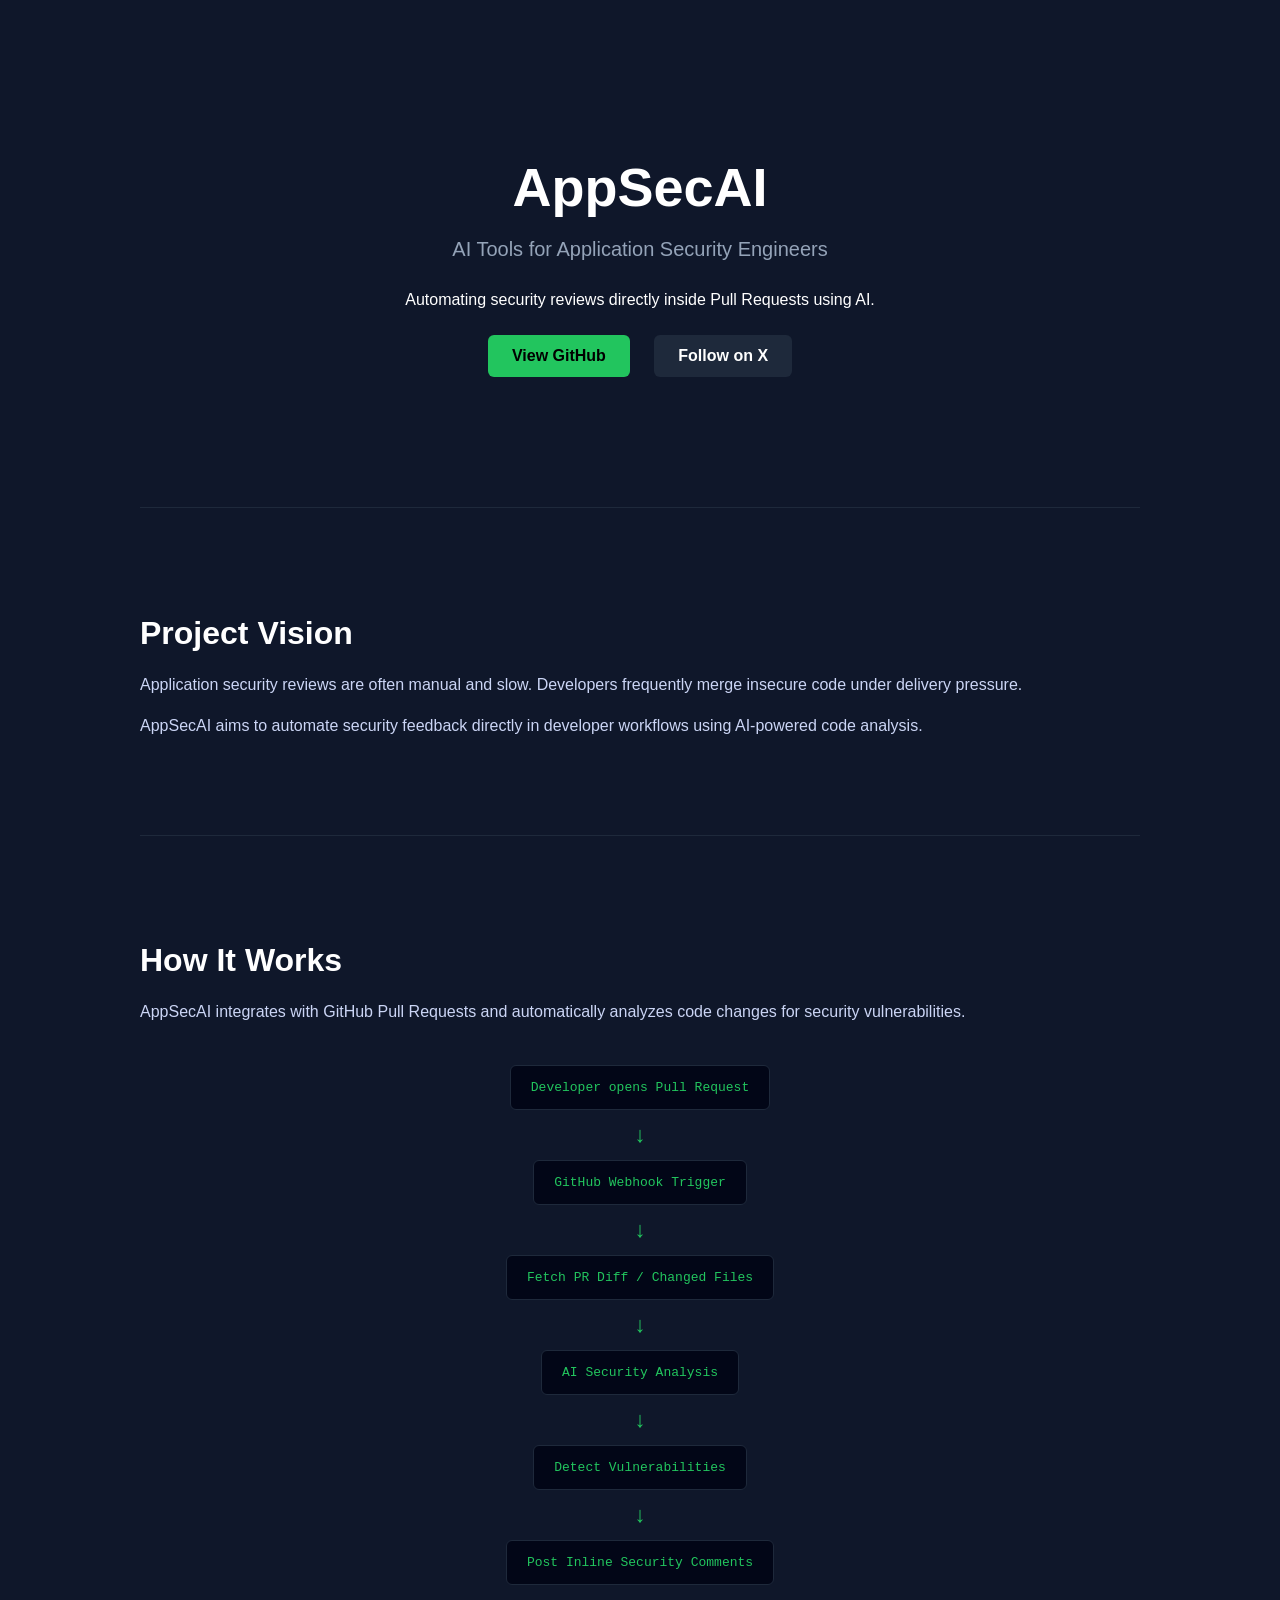
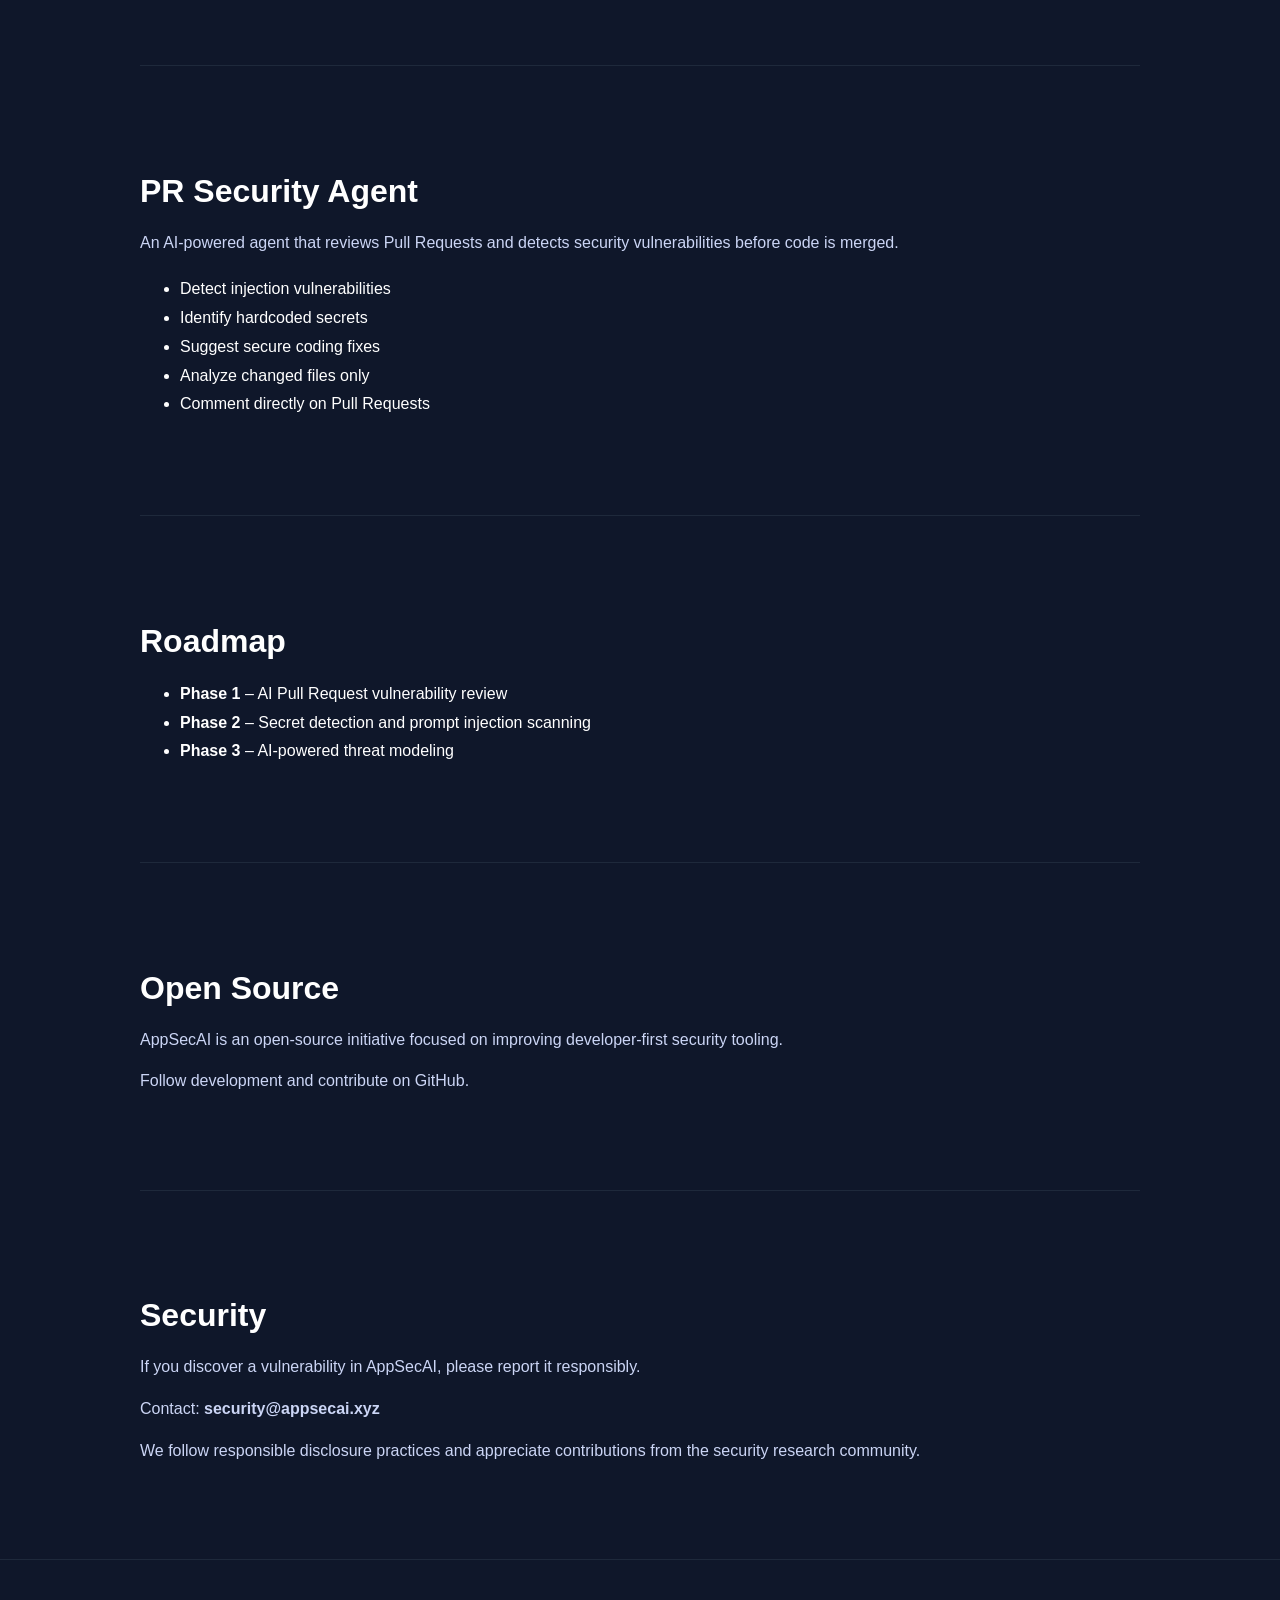
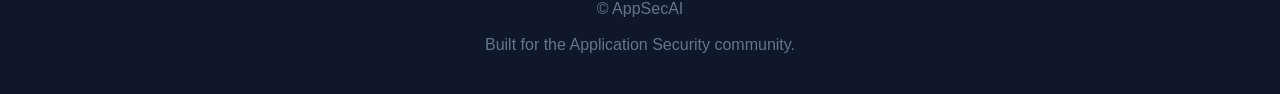
==== commit 7f70238f: "Update index.html removed matrix cnavas" ====
--- a/index.html
+++ b/index.html
@@ -118,8 +118,6 @@
 
 <body>
 
-<canvas id="matrix"></canvas>
-
 <div class="hero container">
 
 <h1>AppSecAI</h1>
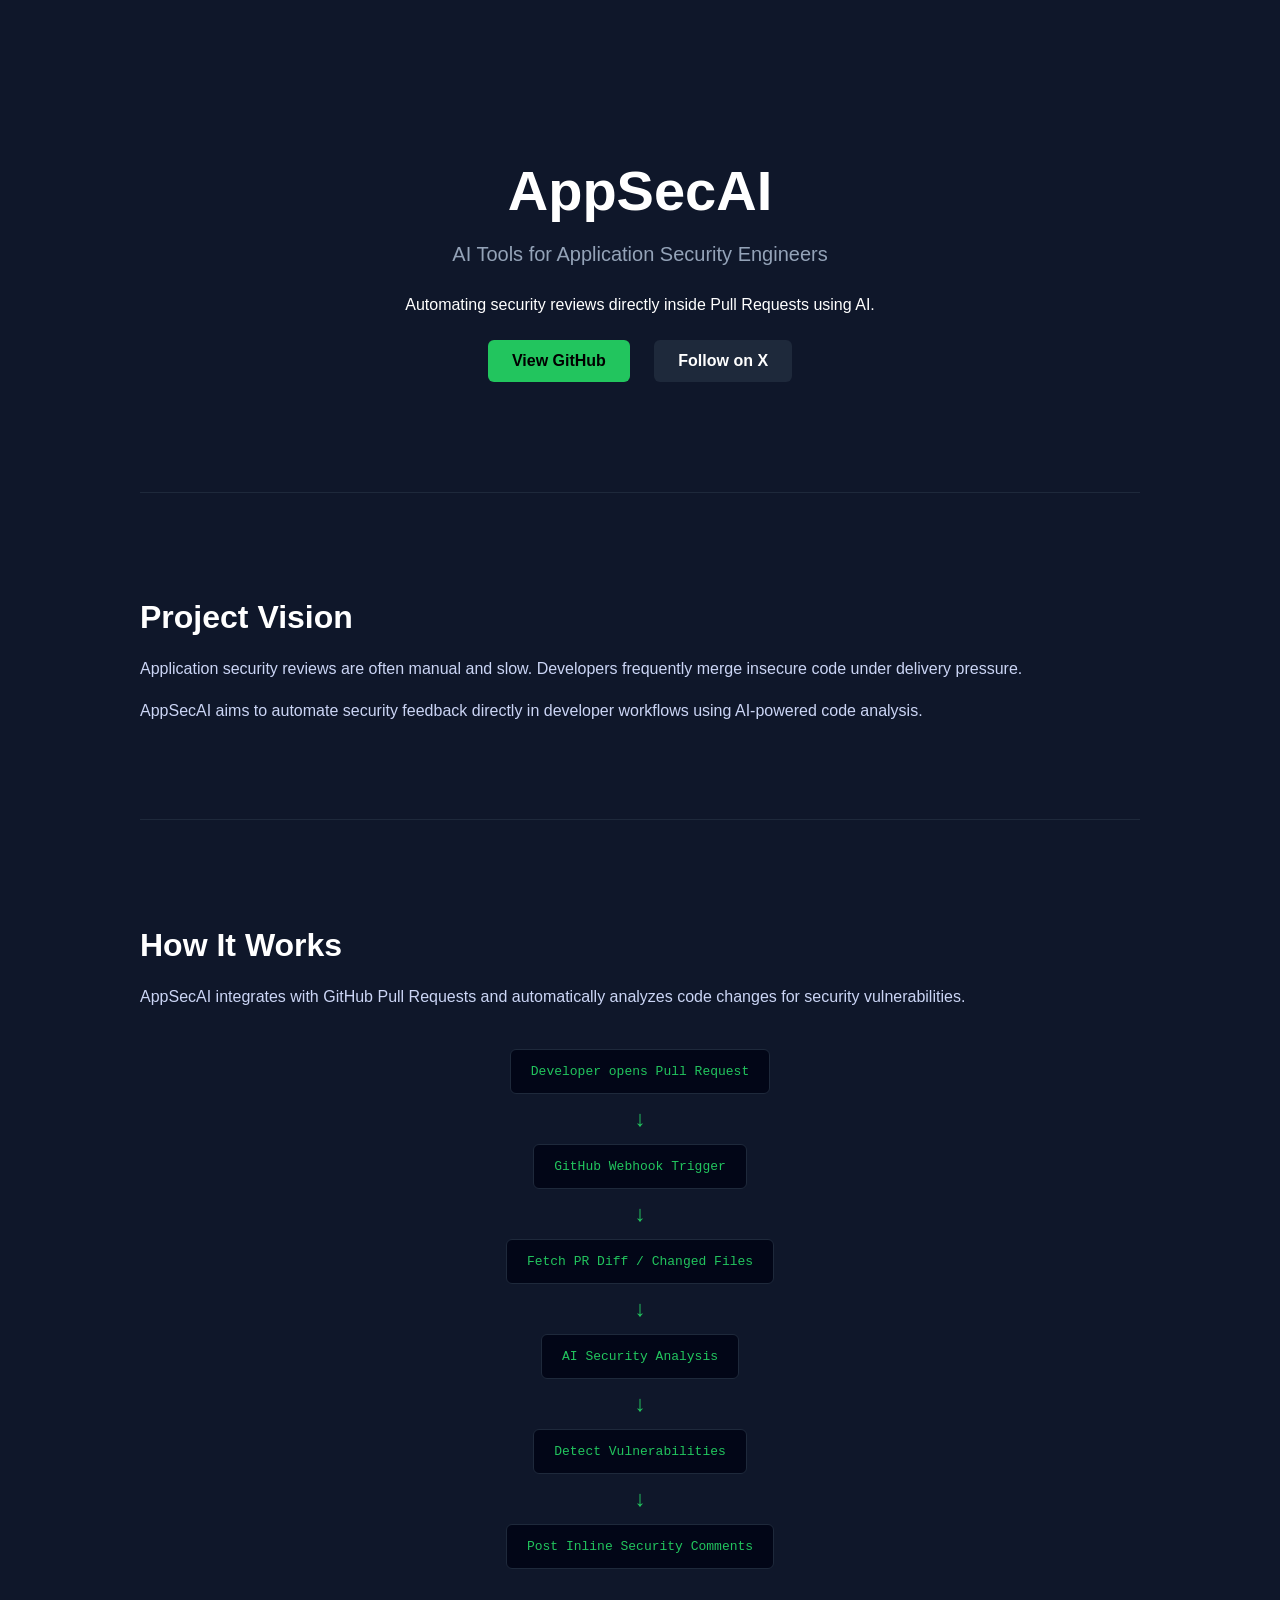
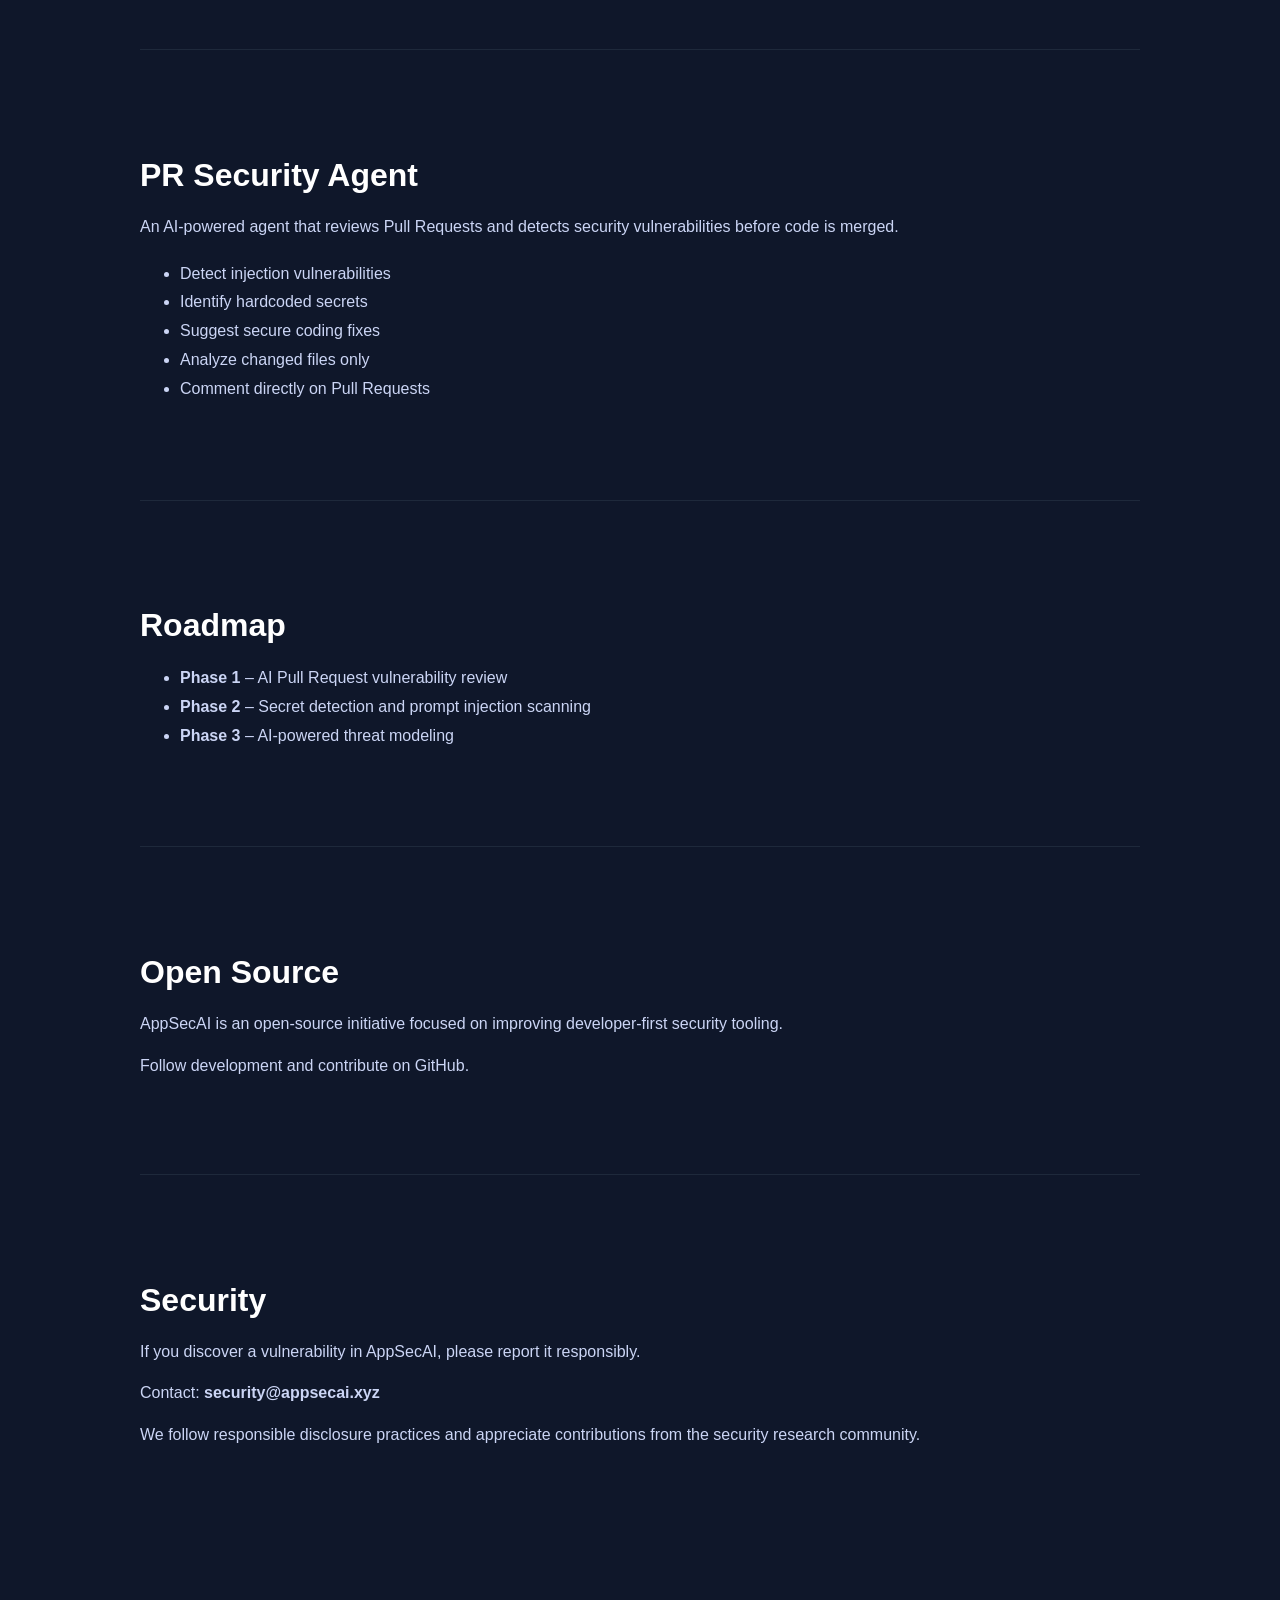
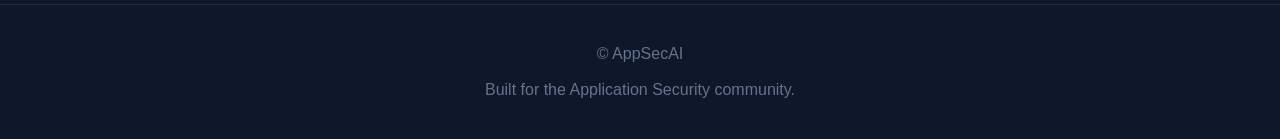
==== commit 8e62e28c: "Update index.html" ====
--- a/index.html
+++ b/index.html
@@ -8,11 +8,10 @@
 <style>
 
 body{
-font-family: Arial, Helvetica, sans-serif;
+font-family: -apple-system,BlinkMacSystemFont,"Segoe UI",Roboto,Helvetica,Arial,sans-serif;
 margin:0;
 background:#0f172a;
 color:white;
-overflow-x:hidden;
 }
 
 .container{
@@ -23,11 +22,11 @@
 
 .hero{
 text-align:center;
-padding:120px 20px;
+padding:120px 20px 100px 20px;
 }
 
 .hero h1{
-font-size:54px;
+font-size:56px;
 margin-bottom:10px;
 }
 
@@ -45,7 +44,7 @@
 color:black;
 text-decoration:none;
 border-radius:6px;
-font-weight:bold;
+font-weight:600;
 }
 
 .button.secondary{
@@ -71,6 +70,7 @@
 ul{
 margin-top:20px;
 line-height:1.8;
+color:#cbd5f5;
 }
 
 .footer{
@@ -78,16 +78,7 @@
 padding:40px;
 color:#64748b;
 border-top:1px solid #1e293b;
-}
-
-#matrix{
-position:fixed;
-top:0;
-left:0;
-width:100%;
-height:100%;
-z-index:-1;
-background:#0f172a;
+margin-top:60px;
 }
 
 .architecture{
@@ -194,11 +185,13 @@
 </p>
 
 <ul>
+
 <li>Detect injection vulnerabilities</li>
 <li>Identify hardcoded secrets</li>
 <li>Suggest secure coding fixes</li>
 <li>Analyze changed files only</li>
 <li>Comment directly on Pull Requests</li>
+
 </ul>
 
 </div>
@@ -208,9 +201,11 @@
 <h2>Roadmap</h2>
 
 <ul>
+
 <li><strong>Phase 1</strong> – AI Pull Request vulnerability review</li>
 <li><strong>Phase 2</strong> – Secret detection and prompt injection scanning</li>
 <li><strong>Phase 3</strong> – AI-powered threat modeling</li>
+
 </ul>
 
 </div>
@@ -256,50 +251,6 @@
 Built for the Application Security community.
 
 </div>
-
-<script>
-
-const canvas = document.getElementById("matrix");
-const ctx = canvas.getContext("2d");
-
-canvas.height = window.innerHeight;
-canvas.width = window.innerWidth;
-
-const letters = "01";
-const fontSize = 14;
-const columns = canvas.width / fontSize;
-
-const drops = [];
-
-for(let x = 0; x < columns; x++)
-drops[x] = 1;
-
-function draw(){
-
-ctx.fillStyle = "rgba(15,23,42,0.05)";
-ctx.fillRect(0,0,canvas.width,canvas.height);
-
-ctx.fillStyle = "#22c55e";
-ctx.font = fontSize + "px monospace";
-
-for(let i = 0; i < drops.length; i++){
-
-const text = letters.charAt(Math.floor(Math.random()*letters.length));
-
-ctx.fillText(text, i*fontSize, drops[i]*fontSize);
-
-if(drops[i]*fontSize > canvas.height && Math.random() > 0.975)
-drops[i] = 0;
-
-drops[i]++;
-
-}
-
-}
-
-setInterval(draw,33);
-
-</script>
 
 </body>
 </html>
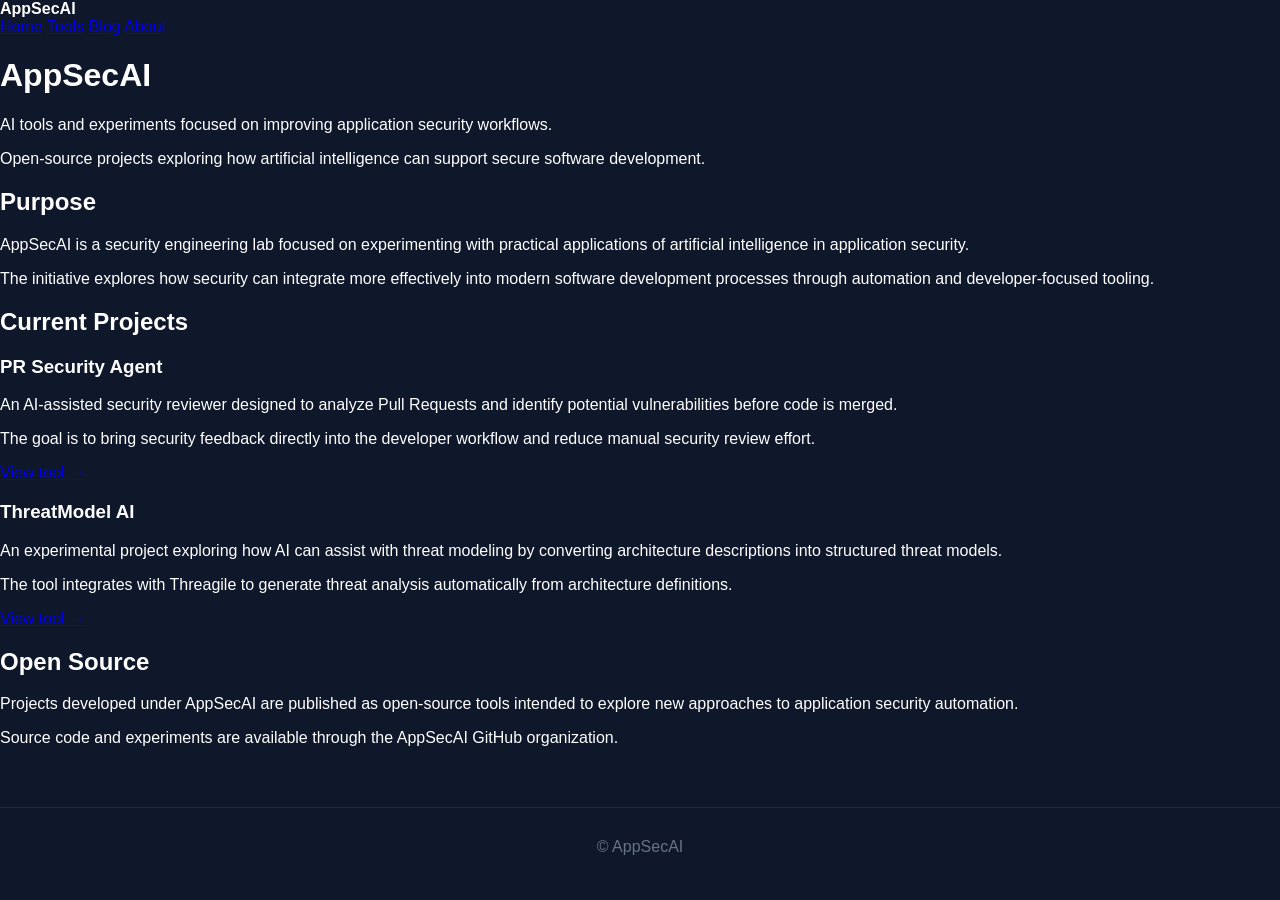
==== commit d1091b69: "Refactor index.html for improved content and structure" ====
--- a/index.html
+++ b/index.html
@@ -1,256 +1,126 @@
 <!DOCTYPE html>
-
-<html lang="en">
+<html>
 <head>
-<meta charset="UTF-8">
 <title>AppSecAI</title>
-
-<style>
-
-body{
-font-family: -apple-system,BlinkMacSystemFont,"Segoe UI",Roboto,Helvetica,Arial,sans-serif;
-margin:0;
-background:#0f172a;
-color:white;
-}
-
-.container{
-max-width:1000px;
-margin:auto;
-padding:0 20px;
-}
-
-.hero{
-text-align:center;
-padding:120px 20px 100px 20px;
-}
-
-.hero h1{
-font-size:56px;
-margin-bottom:10px;
-}
-
-.subtitle{
-font-size:20px;
-color:#94a3b8;
-margin-bottom:30px;
-}
-
-.button{
-display:inline-block;
-margin:10px;
-padding:12px 24px;
-background:#22c55e;
-color:black;
-text-decoration:none;
-border-radius:6px;
-font-weight:600;
-}
-
-.button.secondary{
-background:#1e293b;
-color:white;
-}
-
-.section{
-padding:80px 0;
-border-top:1px solid #1e293b;
-}
-
-.section h2{
-font-size:32px;
-margin-bottom:20px;
-}
-
-.section p{
-color:#cbd5f5;
-line-height:1.6;
-}
-
-ul{
-margin-top:20px;
-line-height:1.8;
-color:#cbd5f5;
-}
-
-.footer{
-text-align:center;
-padding:40px;
-color:#64748b;
-border-top:1px solid #1e293b;
-margin-top:60px;
-}
-
-.architecture{
-display:flex;
-flex-direction:column;
-align-items:center;
-gap:12px;
-margin-top:40px;
-}
-
-.box{
-background:#020617;
-border:1px solid #1e293b;
-padding:14px 20px;
-border-radius:6px;
-font-family:monospace;
-color:#22c55e;
-}
-
-.arrow{
-font-size:22px;
-color:#22c55e;
-}
-
-</style>
-
+<link rel="stylesheet" href="style.css">
 </head>
 
 <body>
+
+<nav>
+<div class="container">
+
+<div><strong>AppSecAI</strong></div>
+
+<div>
+<a href="index.html">Home</a>
+<a href="tools.html">Tools</a>
+<a href="blog.html">Blog</a>
+<a href="about.html">About</a>
+</div>
+
+</div>
+</nav>
+
 
 <div class="hero container">
 
 <h1>AppSecAI</h1>
 
-<p class="subtitle">
-AI Tools for Application Security Engineers
+<p>
+AI tools and experiments focused on improving application security workflows.
 </p>
 
 <p>
-Automating security reviews directly inside Pull Requests using AI.
-</p>
-
-<a class="button" href="https://github.com/appsecai-labs/pr-security-agent" target="_blank">
-View GitHub
-</a>
-
-<a class="button secondary" href="https://x.com/appsec_ai" target="_blank">
-Follow on X
-</a>
-
-</div>
-
-<div class="section container">
-
-<h2>Project Vision</h2>
-
-<p>
-Application security reviews are often manual and slow. Developers frequently merge insecure code under delivery pressure.
-</p>
-
-<p>
-AppSecAI aims to automate security feedback directly in developer workflows using AI-powered code analysis.
+Open-source projects exploring how artificial intelligence can support secure software development.
 </p>
 
 </div>
 
+
+
 <div class="section container">
 
-<h2>How It Works</h2>
+<h2>Purpose</h2>
 
 <p>
-AppSecAI integrates with GitHub Pull Requests and automatically analyzes code changes for security vulnerabilities.
+AppSecAI is a security engineering lab focused on experimenting with practical applications of artificial intelligence in application security.
 </p>
 
-<div class="architecture">
+<p>
+The initiative explores how security can integrate more effectively into modern software development processes through automation and developer-focused tooling.
+</p>
 
-<div class="box">Developer opens Pull Request</div>
-<div class="arrow">↓</div>
+</div>
 
-<div class="box">GitHub Webhook Trigger</div>
-<div class="arrow">↓</div>
 
-<div class="box">Fetch PR Diff / Changed Files</div>
-<div class="arrow">↓</div>
 
-<div class="box">AI Security Analysis</div>
-<div class="arrow">↓</div>
+<div class="section container">
 
-<div class="box">Detect Vulnerabilities</div>
-<div class="arrow">↓</div>
+<h2>Current Projects</h2>
 
-<div class="box">Post Inline Security Comments</div>
+<div class="card">
+
+<h3>PR Security Agent</h3>
+
+<p>
+An AI-assisted security reviewer designed to analyze Pull Requests and identify potential vulnerabilities before code is merged.
+</p>
+
+<p>
+The goal is to bring security feedback directly into the developer workflow and reduce manual security review effort.
+</p>
+
+<p>
+<a href="tools.html">View tool →</a>
+</p>
+
+</div>
+
+
+
+<div class="card">
+
+<h3>ThreatModel AI</h3>
+
+<p>
+An experimental project exploring how AI can assist with threat modeling by converting architecture descriptions into structured threat models.
+</p>
+
+<p>
+The tool integrates with Threagile to generate threat analysis automatically from architecture definitions.
+</p>
+
+<p>
+<a href="tools.html">View tool →</a>
+</p>
 
 </div>
 
 </div>
 
-<div class="section container">
 
-<h2>PR Security Agent</h2>
-
-<p>
-An AI-powered agent that reviews Pull Requests and detects security vulnerabilities before code is merged.
-</p>
-
-<ul>
-
-<li>Detect injection vulnerabilities</li>
-<li>Identify hardcoded secrets</li>
-<li>Suggest secure coding fixes</li>
-<li>Analyze changed files only</li>
-<li>Comment directly on Pull Requests</li>
-
-</ul>
-
-</div>
-
-<div class="section container">
-
-<h2>Roadmap</h2>
-
-<ul>
-
-<li><strong>Phase 1</strong> – AI Pull Request vulnerability review</li>
-<li><strong>Phase 2</strong> – Secret detection and prompt injection scanning</li>
-<li><strong>Phase 3</strong> – AI-powered threat modeling</li>
-
-</ul>
-
-</div>
 
 <div class="section container">
 
 <h2>Open Source</h2>
 
 <p>
-AppSecAI is an open-source initiative focused on improving developer-first security tooling.
+Projects developed under AppSecAI are published as open-source tools intended to explore new approaches to application security automation.
 </p>
 
 <p>
-Follow development and contribute on GitHub.
+Source code and experiments are available through the AppSecAI GitHub organization.
 </p>
 
 </div>
 
-<div class="section container">
 
-<h2>Security</h2>
-
-<p>
-If you discover a vulnerability in AppSecAI, please report it responsibly.
-</p>
-
-<p>
-Contact: <strong>security@appsecai.xyz</strong>
-</p>
-
-<p>
-We follow responsible disclosure practices and appreciate contributions from the security research community.
-</p>
-
-</div>
 
 <div class="footer">
 
 © AppSecAI
 
-<br><br>
-
-Built for the Application Security community.
-
 </div>
 
-</body>
-</html>
+</body
--- a/style.css
+++ b/style.css
@@ -0,0 +1,128 @@
+body{
+font-family:-apple-system,BlinkMacSystemFont,"Segoe UI",Roboto,Helvetica,Arial,sans-serif;
+margin:0;
+background:#0f172a;
+color:white;
+}
+
+/* Layout /
+
+.container{
+max-width:1000px;
+margin:auto;
+padding:20px;
+}
+
+/ Navigation /
+
+nav{
+background:#020617;
+border-bottom:1px solid #1e293b;
+position:sticky;
+top:0;
+z-index:1000;
+}
+
+nav .container{
+display:flex;
+justify-content:space-between;
+align-items:center;
+padding:14px 20px;
+}
+
+nav a{
+color:#cbd5f5;
+text-decoration:none;
+margin-left:20px;
+font-size:14px;
+}
+
+nav a:hover{
+color:white;
+}
+
+/ Hero /
+
+.hero{
+padding:120px 20px 80px 20px;
+text-align:center;
+}
+
+.hero h1{
+font-size:56px;
+margin-bottom:12px;
+letter-spacing:-1px;
+}
+
+.hero p{
+color:#94a3b8;
+font-size:22px;
+max-width:700px;
+margin:auto;
+}
+
+/ Sections /
+
+.section{
+padding:70px 0;
+border-top:1px solid #1e293b;
+}
+
+.section h2{
+font-size:30px;
+margin-bottom:20px;
+}
+
+/ Cards /
+
+.card{
+background:#020617;
+border:1px solid #1e293b;
+border-radius:8px;
+padding:24px;
+margin-top:20px;
+transition:all .2s ease;
+}
+
+.card:hover{
+border-color:#334155;
+transform:translateY(-2px);
+}
+
+.card h3{
+margin-top:0;
+font-size:20px;
+}
+
+.card p{
+color:#94a3b8;
+line-height:1.6;
+}
+
+/ Lists /
+
+ul{
+margin-top:10px;
+line-height:1.8;
+color:#94a3b8;
+}
+
+/ Links /
+
+a{
+color:#22c55e;
+}
+
+a:hover{
+color:#4ade80;
+}
+
+/ Footer */
+
+.footer{
+border-top:1px solid #1e293b;
+text-align:center;
+padding:30px;
+color:#64748b;
+margin-top:60px;
+}
